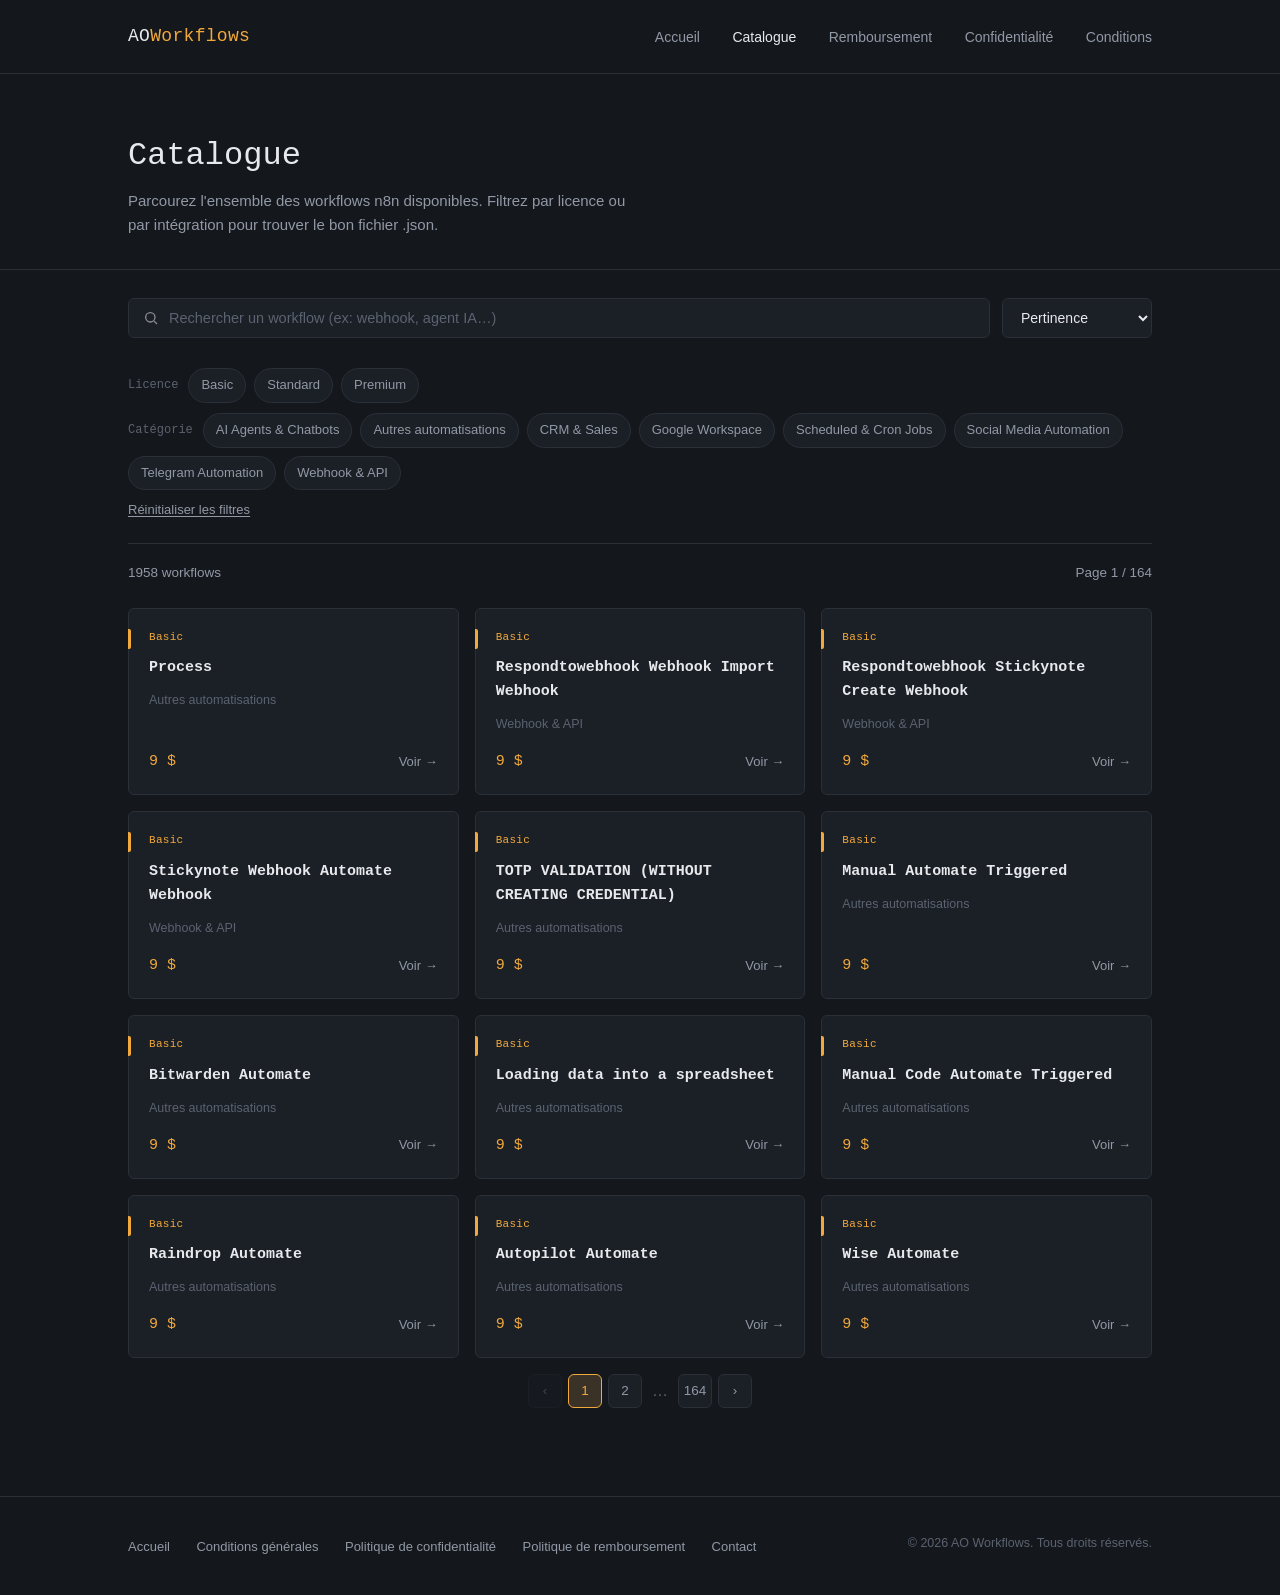
==== catalogue.html @ 730a2df5 "Update catalogue.html" ====
<!DOCTYPE html>
<html lang="fr">
<head>
<meta charset="UTF-8">
<meta name="viewport" content="width=device-width, initial-scale=1.0">
<title>Catalogue — 1958 workflows n8n | AO Workflows</title>
<meta name="description" content="Parcourez 1958 workflows n8n : filtrez par licence, catégorie ou intégration (OpenAI, Slack, Google Sheets, Telegram...). Fichiers .json prêts à importer.">
<link rel="canonical" href="https://aotechadvisor-dotcom.github.io/ao-workflows/catalogue.html">
<meta property="og:title" content="Catalogue — 1958 workflows n8n | AO Workflows">
<meta property="og:description" content="Filtrez par licence, catégorie ou intégration et trouvez le workflow n8n qu'il vous faut.">
<meta property="og:type" content="website">
<meta property="og:url" content="https://aotechadvisor-dotcom.github.io/ao-workflows/catalogue.html">
<style>
  :root{
    --bg:#14171C;
    --panel:#1B1F26;
    --panel-2:#20242C;
    --line:#2A2F38;
    --text:#E7E9EC;
    --muted:#9199A6;
    --accent:#F2A93B;
    --accent-dim:#3A3226;
  }
  *{box-sizing:border-box;margin:0;padding:0;}
  body{
    background:var(--bg);
    color:var(--text);
    font-family:'IBM Plex Sans',-apple-system,Segoe UI,Roboto,sans-serif;
    line-height:1.6;
  }
  h1,h2,h3,.mono{font-family:'IBM Plex Mono','SFMono-Regular',Consolas,monospace;}
  a{color:inherit;text-decoration:none;}
  button{font:inherit;color:inherit;}
  .wrap{max-width:1080px;margin:0 auto;padding:0 28px;}

  header{border-bottom:1px solid var(--line);padding:22px 0;}
  header .wrap{display:flex;align-items:center;justify-content:space-between;}
  .brand{font-family:'IBM Plex Mono',monospace;font-size:18px;letter-spacing:0.3px;}
  .brand span{color:var(--accent);}
  nav a{color:var(--muted);margin-left:28px;font-size:14px;transition:color .15s;}
  nav a:hover, nav a.on{color:var(--text);}

  .page-head{padding:56px 0 32px;border-bottom:1px solid var(--line);}
  .page-head h1{font-size:32px;font-weight:500;margin-bottom:8px;}
  .page-head p{color:var(--muted);font-size:15px;max-width:520px;}

  .toolbar{padding:28px 0 0;position:sticky;top:0;background:var(--bg);z-index:5;}
  .search-row{display:flex;gap:12px;margin-bottom:16px;}
  .search-box{
    flex:1;background:var(--panel);border:1px solid var(--line);border-radius:6px;
    padding:11px 14px;display:flex;align-items:center;gap:10px;
  }
  .search-box svg{flex:none;opacity:.55;}
  .search-box input{
    flex:1;background:none;border:none;outline:none;color:var(--text);font-size:14.5px;
  }
  .search-box input::placeholder{color:#5B6370;}
  select#sort{
    background:var(--panel);border:1px solid var(--line);border-radius:6px;
    padding:0 14px;color:var(--text);font-size:14px;
  }

  .filters{display:flex;flex-wrap:wrap;gap:10px 28px;padding:14px 0 22px;border-bottom:1px solid var(--line);}
  .filter-group{display:flex;align-items:center;gap:8px;flex-wrap:wrap;}
  .filter-label{color:#5B6370;font-size:12px;font-family:'IBM Plex Mono',monospace;margin-right:2px;}
  .chip{
    border:1px solid var(--line);background:var(--panel);color:var(--muted);
    font-size:13px;padding:6px 12px;border-radius:20px;cursor:pointer;
    transition:all .12s;
  }
  .chip:hover{border-color:var(--muted);color:var(--text);}
  .chip.active{background:var(--accent-dim);border-color:var(--accent);color:var(--accent);}
  .clear-btn{
    color:var(--muted);font-size:13px;border:none;background:none;cursor:pointer;
    text-decoration:underline;text-underline-offset:2px;
  }
  .clear-btn:hover{color:var(--text);}

  .meta-row{display:flex;justify-content:space-between;align-items:baseline;padding:18px 0 4px;color:var(--muted);font-size:13.5px;}

  section.results{padding:20px 0 40px;}
  .grid{display:grid;grid-template-columns:repeat(3,1fr);gap:16px;}
  .card{
    background:var(--panel);border:1px solid var(--line);border-radius:6px;
    padding:20px;position:relative;display:flex;flex-direction:column;gap:10px;
  }
  .card::before{
    content:"";position:absolute;top:20px;left:-1px;width:3px;height:20px;
    background:var(--accent);border-radius:0 2px 2px 0;
  }
  .card .tier{
    font-family:'IBM Plex Mono',monospace;font-size:11px;color:var(--accent);
    letter-spacing:.3px;
  }
  .card h3{font-size:15px;font-weight:600;word-break:break-word;}
  .card .cat{color:#5B6370;font-size:12.5px;}
  .card .tags{display:flex;flex-wrap:wrap;gap:6px;margin-top:2px;}
  .card .tag{
    font-size:11.5px;color:var(--muted);border:1px solid var(--line);
    border-radius:4px;padding:2px 7px;
  }
  .card .foot{display:flex;justify-content:space-between;align-items:center;margin-top:auto;padding-top:6px;}
  .card .price{font-family:'IBM Plex Mono',monospace;color:var(--accent);font-size:15px;}
  .card .view{color:var(--muted);font-size:13px;}
  .card:hover .view{color:var(--text);}

  .empty{padding:60px 0;text-align:center;color:var(--muted);}
  .empty .mono{color:#5B6370;font-size:13px;display:block;margin-top:6px;}

  .loading{padding:60px 0;text-align:center;color:var(--muted);}
  .loading .spinner{display:inline-block;width:20px;height:20px;border:2px solid var(--line);border-top-color:var(--accent);border-radius:50%;animation:spin .6s linear infinite;}
  @keyframes spin{to{transform:rotate(360deg);}}

  .pagination{display:flex;align-items:center;justify-content:center;gap:6px;padding:16px 0 8px;}
  .pagination button{
    min-width:34px;height:34px;border:1px solid var(--line);background:var(--panel);
    color:var(--muted);border-radius:6px;cursor:pointer;font-size:13.5px;
  }
  .pagination button:hover:not(:disabled){border-color:var(--muted);color:var(--text);}
  .pagination button.active{background:var(--accent-dim);border-color:var(--accent);color:var(--accent);}
  .pagination button:disabled{opacity:.35;cursor:default;}
  .pagination .gap{color:#5B6370;padding:0 4px;}

  footer{border-top:1px solid var(--line);padding:36px 0;margin-top:40px;}
  footer .wrap{display:flex;justify-content:space-between;flex-wrap:wrap;gap:16px;}
  footer .legal a{color:var(--muted);font-size:13px;margin-right:22px;}
  footer .legal a:hover{color:var(--text);}
  footer .copy{color:#5B6370;font-size:12.5px;}

  @media (max-width:760px){
    .grid{grid-template-columns:1fr;}
    .search-row{flex-direction:column;}
    .toolbar{position:static;}
  }
  @media (min-width:761px) and (max-width:980px){
    .grid{grid-template-columns:repeat(2,1fr);}
  }
</style>
</head>
<body>

<header>
  <div class="wrap">
    <div class="brand">AO<span>Workflows</span></div>
    <nav>
      <a href="index.html">Accueil</a>
      <a href="catalogue.html" class="on">Catalogue</a>
      <a href="refund.html">Remboursement</a>
      <a href="privacy.html">Confidentialité</a>
      <a href="terms.html">Conditions</a>
    </nav>
  </div>
</header>

<div class="page-head">
  <div class="wrap">
    <h1>Catalogue</h1>
    <p>Parcourez l'ensemble des workflows n8n disponibles. Filtrez par licence ou par intégration pour trouver le bon fichier .json.</p>
  </div>
</div>

<div class="toolbar">
  <div class="wrap">
    <div class="search-row">
      <div class="search-box">
        <svg width="16" height="16" viewBox="0 0 24 24" fill="none" stroke="currentColor" stroke-width="2"><circle cx="11" cy="11" r="7"/><line x1="21" y1="21" x2="16.65" y2="16.65"/></svg>
        <input id="search" type="text" placeholder="Rechercher un workflow (ex: webhook, agent IA…)">
      </div>
      <select id="sort">
        <option value="relevance">Pertinence</option>
        <option value="price-asc">Prix croissant</option>
        <option value="price-desc">Prix décroissant</option>
        <option value="name-asc">Nom (A–Z)</option>
      </select>
    </div>
    <div class="filters">
      <div class="filter-group" id="tierFilters">
        <span class="filter-label">Licence</span>
      </div>
      <div class="filter-group" id="catFilters">
        <span class="filter-label">Catégorie</span>
      </div>
      <button class="clear-btn" id="clearBtn">Réinitialiser les filtres</button>
    </div>
    <div class="meta-row">
      <span id="resultCount"></span>
      <span id="pageIndicator"></span>
    </div>
  </div>
</div>

<section class="results">
  <div class="wrap">
    <div id="loading" class="loading">
      <div class="spinner"></div>
      <p>Chargement du catalogue...</p>
    </div>
    <div class="grid" id="grid" style="display:none;"></div>
    <div class="empty" id="emptyState" style="display:none;">
      Aucun workflow ne correspond à ces filtres.
      <span class="mono">Essayez d'élargir votre recherche ou de réinitialiser les filtres.</span>
    </div>
    <div class="pagination" id="pagination"></div>
  </div>
</section>

<footer>
  <div class="wrap">
    <div class="legal">
      <a href="index.html">Accueil</a>
      <a href="terms.html">Conditions générales</a>
      <a href="privacy.html">Politique de confidentialité</a>
      <a href="refund.html">Politique de remboursement</a>
      <a href="mailto:contact@aoworkflows.com">Contact</a>
    </div>
    <div class="copy">© 2026 AO Workflows. Tous droits réservés.</div>
  </div>
</footer>

<script>
const state = {
  query: "",
  tier: null,
  category: null,
  sort: "relevance",
  page: 1,
  perPage: 12,
};

let CATALOG = [];
let allTiers = [];
let allCats = [];

/* Nettoie les noms de workflow : enlève les numéros de tri du début
   (0373, [2451], 0862_ ...), remplace les underscores par des espaces
   et met une majuscule au début. Ne modifie jamais catalog_data.json. */
function cleanName(raw){
  if (!raw) return 'Sans titre';
  let name = String(raw);
  name = name.replace(/\.json$/i, '');
  name = name.replace(/^[^a-zA-Zà-öø-ÿÀ-ÖØ-ß]+/, '');
  name = name.replace(/_/g, ' ');
  name = name.replace(/\s+/g, ' ').trim();
  if (name) name = name.charAt(0).toUpperCase() + name.slice(1);
  return name || String(raw).trim();
}

async function loadCatalog(){
  try {
    const response = await fetch('catalog_data.json');
    if (!response.ok) throw new Error('Erreur lors du chargement');
    const data = await response.json();
    CATALOG = data;

    const TIER_ORDER = ["Basic", "Standard", "Premium", "Agence"];
    allTiers = [...new Set(CATALOG.map(item => item.t || 'Basic'))]
      .sort((a, b) => TIER_ORDER.indexOf(a) - TIER_ORDER.indexOf(b));
    allCats = [...new Set(CATALOG.map(item => item.c || 'Autres automatisations'))].sort();

    document.getElementById('loading').style.display = 'none';
    renderChips();
    render();
  } catch (err) {
    console.error('Erreur chargement:', err);
    document.getElementById('loading').innerHTML = '<p style="color:#ff6b6b;">⚠️ Erreur: Impossible de charger le catalogue. Vérifiez que catalog_data.json existe.</p>';
  }
}

function renderChipGroup(containerId, values, stateKey){
  const container = document.getElementById(containerId);
  const label = container.querySelector('.filter-label');
  container.innerHTML = label.outerHTML;
  values.forEach(val => {
    const chip = document.createElement("button");
    chip.className = "chip";
    chip.textContent = val;
    chip.addEventListener("click", () => {
      state[stateKey] = state[stateKey] === val ? null : val;
      state.page = 1;
      render();
    });
    container.appendChild(chip);
  });
}

function renderChips(){
  renderChipGroup("tierFilters", allTiers, "tier");
  renderChipGroup("catFilters", allCats, "category");
}

function syncChipStates(){
  document.querySelectorAll("#tierFilters .chip").forEach(c => c.classList.toggle("active", c.textContent === state.tier));
  document.querySelectorAll("#catFilters .chip").forEach(c => c.classList.toggle("active", c.textContent === state.category));
}

function getFiltered(){
  const q = state.query.trim().toLowerCase();
  let items = CATALOG.filter(item => {
    if (state.tier && item.t !== state.tier) return false;
    if (state.category && (item.c || 'Autres automatisations') !== state.category) return false;
    if (q){
      const integ = Array.isArray(item.i) ? item.i.join(' ') : '';
      const hay = `${cleanNameForSearch(item.n)} ${item.c || ''} ${integ}`.toLowerCase();
      if (!hay.includes(q)) return false;
    }
    return true;
  });
  switch (state.sort){
    case "price-asc":  items = items.sort((a,b) => (a.p || 0) - (b.p || 0)); break;
    case "price-desc": items = items.sort((a,b) => (b.p || 0) - (a.p || 0)); break;
    case "name-asc":   items = items.sort((a,b) => cleanName(a.n).localeCompare(cleanName(b.n))); break;
  }
  return items;
}

function cleanNameForSearch(n){ return n || ''; }

function render(){
  syncChipStates();
  const filtered = getFiltered();
  const totalPages = Math.max(1, Math.ceil(filtered.length / state.perPage));
  state.page = Math.min(state.page, totalPages);
  const start = (state.page - 1) * state.perPage;
  const pageItems = filtered.slice(start, start + state.perPage);

  const grid = document.getElementById("grid");
  const empty = document.getElementById("emptyState");
  grid.innerHTML = "";
  grid.style.display = filtered.length ? 'grid' : 'none';
  empty.style.display = filtered.length ? 'none' : 'block';

  pageItems.forEach(item => {
    const card = document.createElement("a");
    card.className = "card";
    card.href = `product.html?f=${encodeURIComponent(item.f)}`;
    card.innerHTML = `
      <div class="tier">${item.t || 'Basic'}</div>
      <h3>${cleanName(item.n)}</h3>
      <div class="cat">${item.c || ''}</div>
      <div class="foot">
        <div class="price">${item.p || '0'} $</div>
        <div class="view">Voir →</div>
      </div>
    `;
    grid.appendChild(card);
  });

  document.getElementById("resultCount").textContent =
    filtered.length ? `${filtered.length} workflow${filtered.length > 1 ? "s" : ""}` : "";
  document.getElementById("pageIndicator").textContent =
    filtered.length ? `Page ${state.page} / ${totalPages}` : "";

  renderPagination(totalPages);
}

function renderPagination(totalPages){
  const el = document.getElementById("pagination");
  el.innerHTML = "";
  if (totalPages <= 1) return;

  const addBtn = (label, page, opts = {}) => {
    const btn = document.createElement("button");
    btn.textContent = label;
    if (opts.active) btn.classList.add("active");
    if (opts.disabled) btn.disabled = true;
    btn.addEventListener("click", () => { state.page = page; render(); window.scrollTo({top:0, behavior:"smooth"}); });
    el.appendChild(btn);
  };
  const addGap = () => { const s = document.createElement("span"); s.className = "gap"; s.textContent = "…"; el.appendChild(s); };

  addBtn("‹", Math.max(1, state.page - 1), { disabled: state.page === 1 });

  const pages = new Set([1, totalPages, state.page, state.page - 1, state.page + 1]);
  let prev = 0;
  [...pages].filter(p => p >= 1 && p <= totalPages).sort((a,b)=>a-b).forEach(p => {
    if (prev && p - prev > 1) addGap();
    addBtn(String(p), p, { active: p === state.page });
    prev = p;
  });

  addBtn("›", Math.min(totalPages, state.page + 1), { disabled: state.page === totalPages });
}

document.getElementById("search").addEventListener("input", e => {
  state.query = e.target.value;
  state.page = 1;
  render();
});
document.getElementById("sort").addEventListener("change", e => {
  state.sort = e.target.value;
  render();
});
document.getElementById("clearBtn").addEventListener("click", () => {
  state.query = ""; state.tier = null; state.category = null;
  state.sort = "relevance"; state.page = 1;
  document.getElementById("search").value = "";
  document.getElementById("sort").value = "relevance";
  render();
});

loadCatalog();
</script>

</body>
</html>
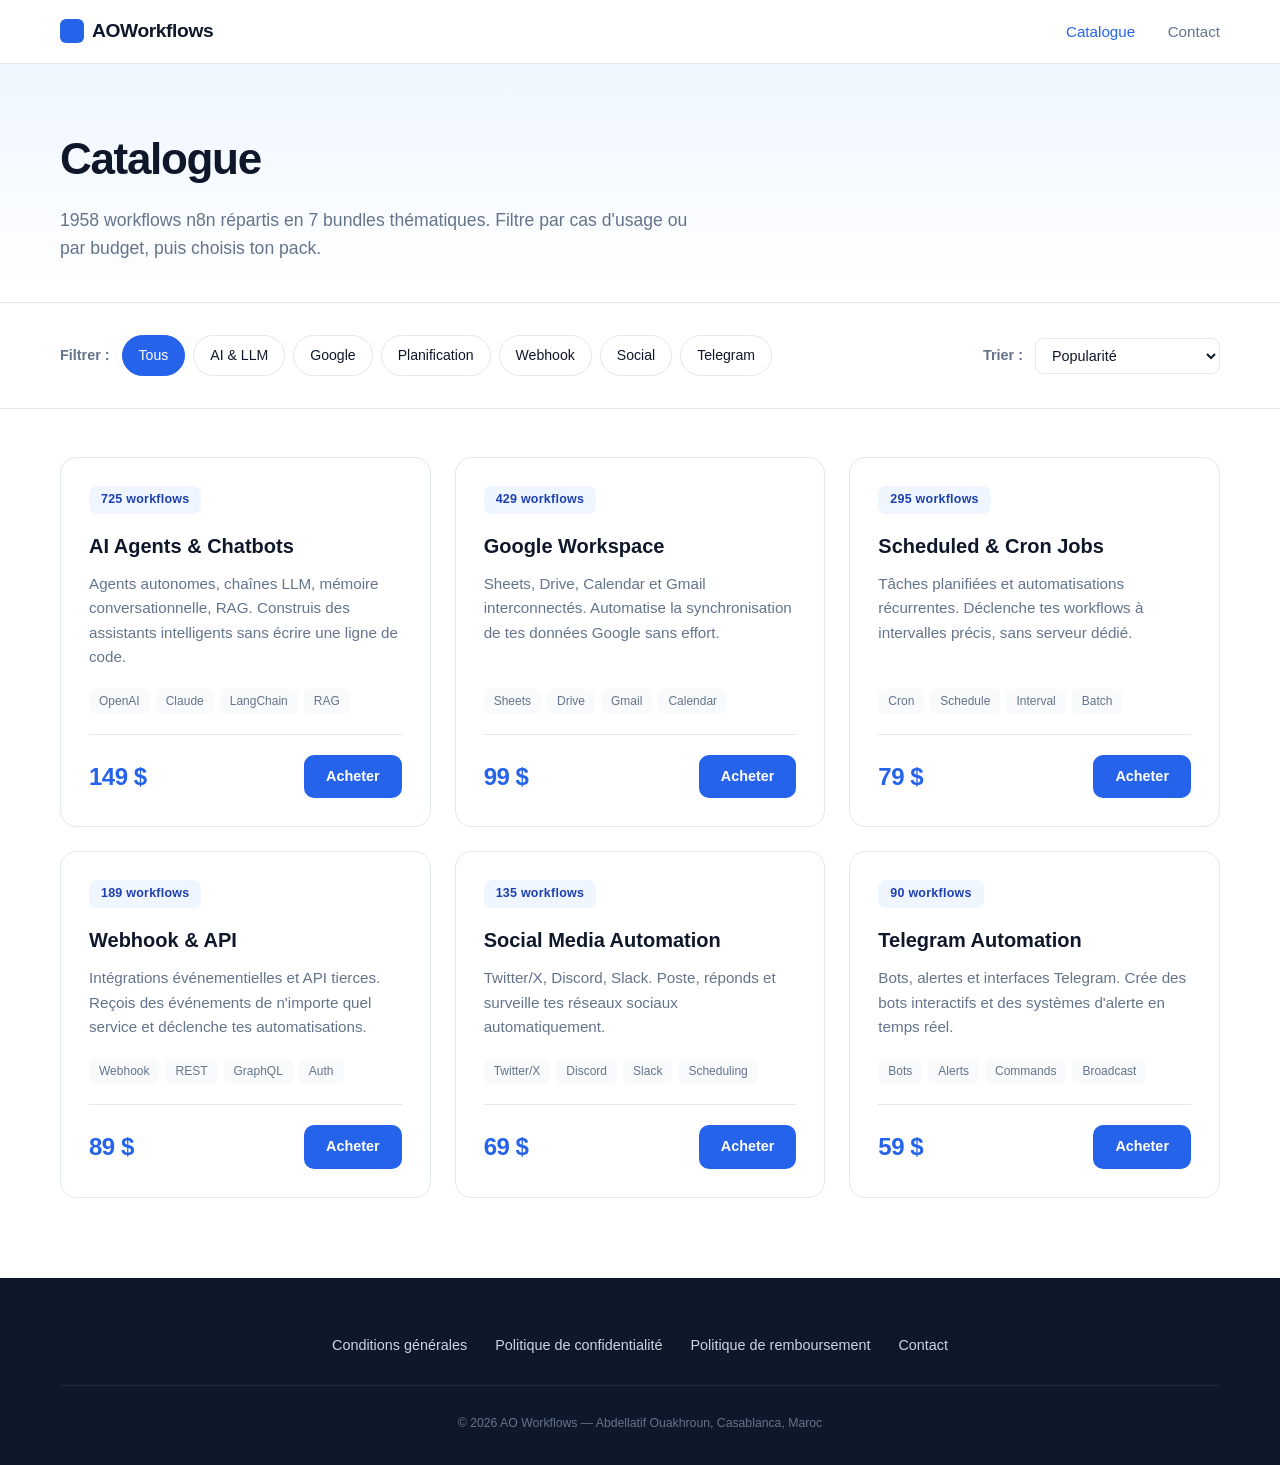
==== commit 23008cf0: "Update catalogue.html" ====
--- a/catalogue.html
+++ b/catalogue.html
@@ -3,137 +3,301 @@
 <head>
 <meta charset="UTF-8">
 <meta name="viewport" content="width=device-width, initial-scale=1.0">
-<title>Catalogue — 1958 workflows n8n | AO Workflows</title>
-<meta name="description" content="Parcourez 1958 workflows n8n : filtrez par licence, catégorie ou intégration (OpenAI, Slack, Google Sheets, Telegram...). Fichiers .json prêts à importer.">
-<link rel="canonical" href="https://aotechadvisor-dotcom.github.io/ao-workflows/catalogue.html">
-<meta property="og:title" content="Catalogue — 1958 workflows n8n | AO Workflows">
-<meta property="og:description" content="Filtrez par licence, catégorie ou intégration et trouvez le workflow n8n qu'il vous faut.">
-<meta property="og:type" content="website">
-<meta property="og:url" content="https://aotechadvisor-dotcom.github.io/ao-workflows/catalogue.html">
+<title>Catalogue — AOWorkflows</title>
+<meta name="description" content="Catalogue complet des workflows n8n AOWorkflows. 1958 automatisations prêtes à l'emploi, réparties en 7 bundles thématiques.">
 <style>
-  :root{
-    --bg:#14171C;
-    --panel:#1B1F26;
-    --panel-2:#20242C;
-    --line:#2A2F38;
-    --text:#E7E9EC;
-    --muted:#9199A6;
-    --accent:#F2A93B;
-    --accent-dim:#3A3226;
-  }
-  *{box-sizing:border-box;margin:0;padding:0;}
-  body{
-    background:var(--bg);
-    color:var(--text);
-    font-family:'IBM Plex Sans',-apple-system,Segoe UI,Roboto,sans-serif;
-    line-height:1.6;
-  }
-  h1,h2,h3,.mono{font-family:'IBM Plex Mono','SFMono-Regular',Consolas,monospace;}
-  a{color:inherit;text-decoration:none;}
-  button{font:inherit;color:inherit;}
-  .wrap{max-width:1080px;margin:0 auto;padding:0 28px;}
-
-  header{border-bottom:1px solid var(--line);padding:22px 0;}
-  header .wrap{display:flex;align-items:center;justify-content:space-between;}
-  .brand{font-family:'IBM Plex Mono',monospace;font-size:18px;letter-spacing:0.3px;}
-  .brand span{color:var(--accent);}
-  nav a{color:var(--muted);margin-left:28px;font-size:14px;transition:color .15s;}
-  nav a:hover, nav a.on{color:var(--text);}
-
-  .page-head{padding:56px 0 32px;border-bottom:1px solid var(--line);}
-  .page-head h1{font-size:32px;font-weight:500;margin-bottom:8px;}
-  .page-head p{color:var(--muted);font-size:15px;max-width:520px;}
-
-  .toolbar{padding:28px 0 0;position:sticky;top:0;background:var(--bg);z-index:5;}
-  .search-row{display:flex;gap:12px;margin-bottom:16px;}
-  .search-box{
-    flex:1;background:var(--panel);border:1px solid var(--line);border-radius:6px;
-    padding:11px 14px;display:flex;align-items:center;gap:10px;
-  }
-  .search-box svg{flex:none;opacity:.55;}
-  .search-box input{
-    flex:1;background:none;border:none;outline:none;color:var(--text);font-size:14.5px;
-  }
-  .search-box input::placeholder{color:#5B6370;}
-  select#sort{
-    background:var(--panel);border:1px solid var(--line);border-radius:6px;
-    padding:0 14px;color:var(--text);font-size:14px;
-  }
-
-  .filters{display:flex;flex-wrap:wrap;gap:10px 28px;padding:14px 0 22px;border-bottom:1px solid var(--line);}
-  .filter-group{display:flex;align-items:center;gap:8px;flex-wrap:wrap;}
-  .filter-label{color:#5B6370;font-size:12px;font-family:'IBM Plex Mono',monospace;margin-right:2px;}
-  .chip{
-    border:1px solid var(--line);background:var(--panel);color:var(--muted);
-    font-size:13px;padding:6px 12px;border-radius:20px;cursor:pointer;
-    transition:all .12s;
-  }
-  .chip:hover{border-color:var(--muted);color:var(--text);}
-  .chip.active{background:var(--accent-dim);border-color:var(--accent);color:var(--accent);}
-  .clear-btn{
-    color:var(--muted);font-size:13px;border:none;background:none;cursor:pointer;
-    text-decoration:underline;text-underline-offset:2px;
-  }
-  .clear-btn:hover{color:var(--text);}
-
-  .meta-row{display:flex;justify-content:space-between;align-items:baseline;padding:18px 0 4px;color:var(--muted);font-size:13.5px;}
-
-  section.results{padding:20px 0 40px;}
-  .grid{display:grid;grid-template-columns:repeat(3,1fr);gap:16px;}
-  .card{
-    background:var(--panel);border:1px solid var(--line);border-radius:6px;
-    padding:20px;position:relative;display:flex;flex-direction:column;gap:10px;
-  }
-  .card::before{
-    content:"";position:absolute;top:20px;left:-1px;width:3px;height:20px;
-    background:var(--accent);border-radius:0 2px 2px 0;
-  }
-  .card .tier{
-    font-family:'IBM Plex Mono',monospace;font-size:11px;color:var(--accent);
-    letter-spacing:.3px;
-  }
-  .card h3{font-size:15px;font-weight:600;word-break:break-word;}
-  .card .cat{color:#5B6370;font-size:12.5px;}
-  .card .tags{display:flex;flex-wrap:wrap;gap:6px;margin-top:2px;}
-  .card .tag{
-    font-size:11.5px;color:var(--muted);border:1px solid var(--line);
-    border-radius:4px;padding:2px 7px;
-  }
-  .card .foot{display:flex;justify-content:space-between;align-items:center;margin-top:auto;padding-top:6px;}
-  .card .price{font-family:'IBM Plex Mono',monospace;color:var(--accent);font-size:15px;}
-  .card .view{color:var(--muted);font-size:13px;}
-  .card:hover .view{color:var(--text);}
-
-  .empty{padding:60px 0;text-align:center;color:var(--muted);}
-  .empty .mono{color:#5B6370;font-size:13px;display:block;margin-top:6px;}
-
-  .loading{padding:60px 0;text-align:center;color:var(--muted);}
-  .loading .spinner{display:inline-block;width:20px;height:20px;border:2px solid var(--line);border-top-color:var(--accent);border-radius:50%;animation:spin .6s linear infinite;}
-  @keyframes spin{to{transform:rotate(360deg);}}
-
-  .pagination{display:flex;align-items:center;justify-content:center;gap:6px;padding:16px 0 8px;}
-  .pagination button{
-    min-width:34px;height:34px;border:1px solid var(--line);background:var(--panel);
-    color:var(--muted);border-radius:6px;cursor:pointer;font-size:13.5px;
-  }
-  .pagination button:hover:not(:disabled){border-color:var(--muted);color:var(--text);}
-  .pagination button.active{background:var(--accent-dim);border-color:var(--accent);color:var(--accent);}
-  .pagination button:disabled{opacity:.35;cursor:default;}
-  .pagination .gap{color:#5B6370;padding:0 4px;}
-
-  footer{border-top:1px solid var(--line);padding:36px 0;margin-top:40px;}
-  footer .wrap{display:flex;justify-content:space-between;flex-wrap:wrap;gap:16px;}
-  footer .legal a{color:var(--muted);font-size:13px;margin-right:22px;}
-  footer .legal a:hover{color:var(--text);}
-  footer .copy{color:#5B6370;font-size:12.5px;}
-
-  @media (max-width:760px){
-    .grid{grid-template-columns:1fr;}
-    .search-row{flex-direction:column;}
-    .toolbar{position:static;}
-  }
-  @media (min-width:761px) and (max-width:980px){
-    .grid{grid-template-columns:repeat(2,1fr);}
+  * { box-sizing: border-box; margin: 0; padding: 0; }
+  :root {
+    --blue: #2563eb;
+    --blue-dark: #1e40af;
+    --blue-light: #dbeafe;
+    --blue-pale: #eff6ff;
+    --ink: #0f172a;
+    --gray: #64748b;
+    --gray-light: #f8fafc;
+    --border: #e2e8f0;
+  }
+  body {
+    font-family: -apple-system, BlinkMacSystemFont, "Segoe UI", Roboto, sans-serif;
+    line-height: 1.6;
+    color: var(--ink);
+    background: #fff;
+    -webkit-font-smoothing: antialiased;
+  }
+  .wrap { max-width: 1200px; margin: 0 auto; padding: 0 20px; }
+
+  /* Header */
+  header {
+    background: rgba(255,255,255,0.9);
+    backdrop-filter: saturate(180%) blur(12px);
+    border-bottom: 1px solid var(--border);
+    padding: 16px 0;
+    position: sticky;
+    top: 0;
+    z-index: 100;
+  }
+  header .wrap { display: flex; justify-content: space-between; align-items: center; }
+  .logo {
+    font-weight: 800;
+    font-size: 1.2em;
+    color: var(--ink);
+    text-decoration: none;
+    letter-spacing: -0.02em;
+    display: flex;
+    align-items: center;
+    gap: 8px;
+  }
+  .logo::before {
+    content: "";
+    display: inline-block;
+    width: 24px;
+    height: 24px;
+    background: var(--blue);
+    border-radius: 6px;
+  }
+  nav a {
+    margin-left: 28px;
+    color: var(--gray);
+    text-decoration: none;
+    font-size: 0.95em;
+    font-weight: 500;
+    transition: color 0.2s;
+  }
+  nav a:hover, nav a.active { color: var(--blue); }
+
+  /* Hero section */
+  .catalogue-hero {
+    background: linear-gradient(180deg, var(--blue-pale) 0%, #fff 100%);
+    padding: 60px 0 40px;
+    border-bottom: 1px solid var(--border);
+  }
+  .catalogue-hero h1 {
+    font-size: 2.75em;
+    font-weight: 800;
+    letter-spacing: -0.03em;
+    margin-bottom: 12px;
+    color: var(--ink);
+  }
+  .catalogue-hero p {
+    color: var(--gray);
+    font-size: 1.1em;
+    max-width: 640px;
+  }
+
+  /* Filters */
+  .filters {
+    padding: 32px 0;
+    border-bottom: 1px solid var(--border);
+    background: #fff;
+    position: sticky;
+    top: 68px;
+    z-index: 50;
+  }
+  .filters .wrap {
+    display: flex;
+    flex-wrap: wrap;
+    gap: 12px;
+    align-items: center;
+    justify-content: space-between;
+  }
+  .filter-group {
+    display: flex;
+    flex-wrap: wrap;
+    gap: 8px;
+    align-items: center;
+  }
+  .filter-group label {
+    font-size: 0.9em;
+    font-weight: 600;
+    color: var(--gray);
+    margin-right: 4px;
+  }
+  .chip {
+    display: inline-block;
+    padding: 8px 16px;
+    background: #fff;
+    border: 1px solid var(--border);
+    border-radius: 24px;
+    font-size: 0.88em;
+    font-weight: 500;
+    color: var(--ink);
+    cursor: pointer;
+    transition: all 0.15s;
+    user-select: none;
+  }
+  .chip:hover {
+    border-color: var(--blue);
+    color: var(--blue);
+  }
+  .chip.active {
+    background: var(--blue);
+    color: #fff;
+    border-color: var(--blue);
+  }
+  select {
+    padding: 8px 12px;
+    background: #fff;
+    border: 1px solid var(--border);
+    border-radius: 8px;
+    font-size: 0.9em;
+    font-family: inherit;
+    color: var(--ink);
+    cursor: pointer;
+  }
+  select:focus {
+    outline: none;
+    border-color: var(--blue);
+    box-shadow: 0 0 0 3px rgba(37,99,235,0.1);
+  }
+
+  /* Catalogue grid */
+  .catalogue {
+    padding: 48px 0 80px;
+  }
+  .catalogue .grid {
+    display: grid;
+    grid-template-columns: repeat(auto-fill, minmax(320px, 1fr));
+    gap: 24px;
+  }
+  .card {
+    background: #fff;
+    border: 1px solid var(--border);
+    border-radius: 16px;
+    padding: 28px;
+    transition: all 0.25s ease;
+    display: flex;
+    flex-direction: column;
+    position: relative;
+  }
+  .card:hover {
+    box-shadow: 0 20px 40px -12px rgba(37,99,235,0.15);
+    transform: translateY(-4px);
+    border-color: var(--blue-light);
+  }
+  .card .count {
+    display: inline-block;
+    background: var(--blue-pale);
+    color: var(--blue-dark);
+    padding: 4px 12px;
+    border-radius: 8px;
+    font-size: 0.78em;
+    font-weight: 700;
+    margin-bottom: 16px;
+    letter-spacing: 0.02em;
+    align-self: flex-start;
+  }
+  .card h3 {
+    font-size: 1.25em;
+    font-weight: 700;
+    margin-bottom: 10px;
+    color: var(--ink);
+  }
+  .card p {
+    color: var(--gray);
+    font-size: 0.95em;
+    margin-bottom: 20px;
+    flex-grow: 1;
+  }
+  .card .tags {
+    display: flex;
+    flex-wrap: wrap;
+    gap: 6px;
+    margin-bottom: 20px;
+  }
+  .card .tags span {
+    font-size: 0.75em;
+    background: var(--gray-light);
+    color: var(--gray);
+    padding: 3px 10px;
+    border-radius: 6px;
+    font-weight: 500;
+  }
+  .card .footer {
+    display: flex;
+    justify-content: space-between;
+    align-items: center;
+    padding-top: 20px;
+    border-top: 1px solid var(--border);
+    margin-top: auto;
+  }
+  .card .price {
+    font-size: 1.5em;
+    font-weight: 800;
+    color: var(--blue);
+    letter-spacing: -0.02em;
+  }
+  .card .price.free {
+    color: var(--gray);
+    font-size: 1em;
+    font-weight: 600;
+  }
+  .card .buy {
+    display: inline-block;
+    background: var(--blue);
+    color: #fff;
+    padding: 10px 22px;
+    border-radius: 10px;
+    text-decoration: none;
+    font-weight: 600;
+    font-size: 0.9em;
+    transition: all 0.2s;
+    white-space: nowrap;
+  }
+  .card .buy:hover {
+    background: var(--blue-dark);
+    transform: translateY(-1px);
+    box-shadow: 0 8px 16px -4px rgba(37,99,235,0.4);
+  }
+
+  /* Empty state */
+  .empty {
+    text-align: center;
+    padding: 80px 20px;
+    color: var(--gray);
+  }
+  .empty h3 {
+    font-size: 1.25em;
+    color: var(--ink);
+    margin-bottom: 8px;
+  }
+
+  /* Footer */
+  footer {
+    background: var(--ink);
+    color: #94a3b8;
+    padding: 56px 0 32px;
+    font-size: 0.9em;
+  }
+  footer .legal {
+    display: flex;
+    flex-wrap: wrap;
+    justify-content: center;
+    gap: 28px;
+    margin-bottom: 28px;
+  }
+  footer .legal a {
+    color: #cbd5e1;
+    text-decoration: none;
+    transition: color 0.2s;
+    font-weight: 500;
+  }
+  footer .legal a:hover { color: #60a5fa; }
+  footer .copy {
+    text-align: center;
+    color: #64748b;
+    font-size: 0.85em;
+    padding-top: 28px;
+    border-top: 1px solid #1e293b;
+  }
+
+  /* Responsive */
+  @media (max-width: 768px) {
+    .catalogue-hero h1 { font-size: 2.1em; }
+    .filters { position: static; }
+    .filters .wrap { flex-direction: column; align-items: flex-start; gap: 16px; }
+    .filter-group { width: 100%; }
+    select { width: 100%; }
+    nav a { margin-left: 16px; font-size: 0.9em; }
   }
 </style>
 </head>
@@ -141,264 +305,215 @@
 
 <header>
   <div class="wrap">
-    <div class="brand">AO<span>Workflows</span></div>
+    <a href="index.html" class="logo">AOWorkflows</a>
     <nav>
-      <a href="index.html">Accueil</a>
-      <a href="catalogue.html" class="on">Catalogue</a>
-      <a href="refund.html">Remboursement</a>
-      <a href="privacy.html">Confidentialité</a>
-      <a href="terms.html">Conditions</a>
+      <a href="catalogue.html" class="active">Catalogue</a>
+      <a href="contact.html">Contact</a>
     </nav>
   </div>
 </header>
 
-<div class="page-head">
+<section class="catalogue-hero">
   <div class="wrap">
     <h1>Catalogue</h1>
-    <p>Parcourez l'ensemble des workflows n8n disponibles. Filtrez par licence ou par intégration pour trouver le bon fichier .json.</p>
+    <p>1958 workflows n8n répartis en 7 bundles thématiques. Filtre par cas d'usage ou par budget, puis choisis ton pack.</p>
   </div>
-</div>
-
-<div class="toolbar">
+</section>
+
+<section class="filters">
   <div class="wrap">
-    <div class="search-row">
-      <div class="search-box">
-        <svg width="16" height="16" viewBox="0 0 24 24" fill="none" stroke="currentColor" stroke-width="2"><circle cx="11" cy="11" r="7"/><line x1="21" y1="21" x2="16.65" y2="16.65"/></svg>
-        <input id="search" type="text" placeholder="Rechercher un workflow (ex: webhook, agent IA…)">
-      </div>
+    <div class="filter-group">
+      <label>Filtrer :</label>
+      <span class="chip active" data-filter="all">Tous</span>
+      <span class="chip" data-filter="ai">AI & LLM</span>
+      <span class="chip" data-filter="google">Google</span>
+      <span class="chip" data-filter="cron">Planification</span>
+      <span class="chip" data-filter="webhook">Webhook</span>
+      <span class="chip" data-filter="social">Social</span>
+      <span class="chip" data-filter="telegram">Telegram</span>
+    </div>
+    <div class="filter-group">
+      <label for="sort">Trier :</label>
       <select id="sort">
-        <option value="relevance">Pertinence</option>
+        <option value="popular">Popularité</option>
         <option value="price-asc">Prix croissant</option>
         <option value="price-desc">Prix décroissant</option>
-        <option value="name-asc">Nom (A–Z)</option>
+        <option value="count-desc">Nombre de workflows</option>
       </select>
     </div>
-    <div class="filters">
-      <div class="filter-group" id="tierFilters">
-        <span class="filter-label">Licence</span>
+  </div>
+</section>
+
+<section class="catalogue">
+  <div class="wrap">
+    <div class="grid" id="grid">
+
+      <div class="card" data-category="ai" data-count="725" data-price="149">
+        <span class="count">725 workflows</span>
+        <h3>AI Agents & Chatbots</h3>
+        <p>Agents autonomes, chaînes LLM, mémoire conversationnelle, RAG. Construis des assistants intelligents sans écrire une ligne de code.</p>
+        <div class="tags">
+          <span>OpenAI</span>
+          <span>Claude</span>
+          <span>LangChain</span>
+          <span>RAG</span>
+        </div>
+        <div class="footer">
+          <div class="price">149 $</div>
+          <a href="download.html?bundle=ai-agents" class="buy">Acheter</a>
+        </div>
       </div>
-      <div class="filter-group" id="catFilters">
-        <span class="filter-label">Catégorie</span>
+
+      <div class="card" data-category="google" data-count="429" data-price="99">
+        <span class="count">429 workflows</span>
+        <h3>Google Workspace</h3>
+        <p>Sheets, Drive, Calendar et Gmail interconnectés. Automatise la synchronisation de tes données Google sans effort.</p>
+        <div class="tags">
+          <span>Sheets</span>
+          <span>Drive</span>
+          <span>Gmail</span>
+          <span>Calendar</span>
+        </div>
+        <div class="footer">
+          <div class="price">99 $</div>
+          <a href="download.html?bundle=google-workspace" class="buy">Acheter</a>
+        </div>
       </div>
-      <button class="clear-btn" id="clearBtn">Réinitialiser les filtres</button>
+
+      <div class="card" data-category="cron" data-count="295" data-price="79">
+        <span class="count">295 workflows</span>
+        <h3>Scheduled & Cron Jobs</h3>
+        <p>Tâches planifiées et automatisations récurrentes. Déclenche tes workflows à intervalles précis, sans serveur dédié.</p>
+        <div class="tags">
+          <span>Cron</span>
+          <span>Schedule</span>
+          <span>Interval</span>
+          <span>Batch</span>
+        </div>
+        <div class="footer">
+          <div class="price">79 $</div>
+          <a href="download.html?bundle=scheduled" class="buy">Acheter</a>
+        </div>
+      </div>
+
+      <div class="card" data-category="webhook" data-count="189" data-price="89">
+        <span class="count">189 workflows</span>
+        <h3>Webhook & API</h3>
+        <p>Intégrations événementielles et API tierces. Reçois des événements de n'importe quel service et déclenche tes automatisations.</p>
+        <div class="tags">
+          <span>Webhook</span>
+          <span>REST</span>
+          <span>GraphQL</span>
+          <span>Auth</span>
+        </div>
+        <div class="footer">
+          <div class="price">89 $</div>
+          <a href="download.html?bundle=webhook-api" class="buy">Acheter</a>
+        </div>
+      </div>
+
+      <div class="card" data-category="social" data-count="135" data-price="69">
+        <span class="count">135 workflows</span>
+        <h3>Social Media Automation</h3>
+        <p>Twitter/X, Discord, Slack. Poste, réponds et surveille tes réseaux sociaux automatiquement.</p>
+        <div class="tags">
+          <span>Twitter/X</span>
+          <span>Discord</span>
+          <span>Slack</span>
+          <span>Scheduling</span>
+        </div>
+        <div class="footer">
+          <div class="price">69 $</div>
+          <a href="download.html?bundle=social" class="buy">Acheter</a>
+        </div>
+      </div>
+
+      <div class="card" data-category="telegram" data-count="90" data-price="59">
+        <span class="count">90 workflows</span>
+        <h3>Telegram Automation</h3>
+        <p>Bots, alertes et interfaces Telegram. Crée des bots interactifs et des systèmes d'alerte en temps réel.</p>
+        <div class="tags">
+          <span>Bots</span>
+          <span>Alerts</span>
+          <span>Commands</span>
+          <span>Broadcast</span>
+        </div>
+        <div class="footer">
+          <div class="price">59 $</div>
+          <a href="download.html?bundle=telegram" class="buy">Acheter</a>
+        </div>
+      </div>
+
     </div>
-    <div class="meta-row">
-      <span id="resultCount"></span>
-      <span id="pageIndicator"></span>
+
+    <div class="empty" id="empty" style="display:none;">
+      <h3>Aucun résultat</h3>
+      <p>Essaie un autre filtre.</p>
     </div>
-  </div>
-</div>
-
-<section class="results">
-  <div class="wrap">
-    <div id="loading" class="loading">
-      <div class="spinner"></div>
-      <p>Chargement du catalogue...</p>
-    </div>
-    <div class="grid" id="grid" style="display:none;"></div>
-    <div class="empty" id="emptyState" style="display:none;">
-      Aucun workflow ne correspond à ces filtres.
-      <span class="mono">Essayez d'élargir votre recherche ou de réinitialiser les filtres.</span>
-    </div>
-    <div class="pagination" id="pagination"></div>
   </div>
 </section>
 
 <footer>
   <div class="wrap">
     <div class="legal">
-      <a href="index.html">Accueil</a>
       <a href="terms.html">Conditions générales</a>
       <a href="privacy.html">Politique de confidentialité</a>
       <a href="refund.html">Politique de remboursement</a>
-      <a href="mailto:contact@aoworkflows.com">Contact</a>
+      <a href="contact.html">Contact</a>
     </div>
-    <div class="copy">© 2026 AO Workflows. Tous droits réservés.</div>
+    <div class="copy">
+      © 2026 AO Workflows — Abdellatif Ouakhroun, Casablanca, Maroc
+    </div>
   </div>
 </footer>
 
 <script>
-const state = {
-  query: "",
-  tier: null,
-  category: null,
-  sort: "relevance",
-  page: 1,
-  perPage: 12,
-};
-
-let CATALOG = [];
-let allTiers = [];
-let allCats = [];
-
-/* Nettoie les noms de workflow : enlève les numéros de tri du début
-   (0373, [2451], 0862_ ...), remplace les underscores par des espaces
-   et met une majuscule au début. Ne modifie jamais catalog_data.json. */
-function cleanName(raw){
-  if (!raw) return 'Sans titre';
-  let name = String(raw);
-  name = name.replace(/\.json$/i, '');
-  name = name.replace(/^[^a-zA-Zà-öø-ÿÀ-ÖØ-ß]+/, '');
-  name = name.replace(/_/g, ' ');
-  name = name.replace(/\s+/g, ' ').trim();
-  if (name) name = name.charAt(0).toUpperCase() + name.slice(1);
-  return name || String(raw).trim();
-}
-
-async function loadCatalog(){
-  try {
-    const response = await fetch('catalog_data.json');
-    if (!response.ok) throw new Error('Erreur lors du chargement');
-    const data = await response.json();
-    CATALOG = data;
-
-    const TIER_ORDER = ["Basic", "Standard", "Premium", "Agence"];
-    allTiers = [...new Set(CATALOG.map(item => item.t || 'Basic'))]
-      .sort((a, b) => TIER_ORDER.indexOf(a) - TIER_ORDER.indexOf(b));
-    allCats = [...new Set(CATALOG.map(item => item.c || 'Autres automatisations'))].sort();
-
-    document.getElementById('loading').style.display = 'none';
-    renderChips();
-    render();
-  } catch (err) {
-    console.error('Erreur chargement:', err);
-    document.getElementById('loading').innerHTML = '<p style="color:#ff6b6b;">⚠️ Erreur: Impossible de charger le catalogue. Vérifiez que catalog_data.json existe.</p>';
-  }
-}
-
-function renderChipGroup(containerId, values, stateKey){
-  const container = document.getElementById(containerId);
-  const label = container.querySelector('.filter-label');
-  container.innerHTML = label.outerHTML;
-  values.forEach(val => {
-    const chip = document.createElement("button");
-    chip.className = "chip";
-    chip.textContent = val;
-    chip.addEventListener("click", () => {
-      state[stateKey] = state[stateKey] === val ? null : val;
-      state.page = 1;
-      render();
+  const grid = document.getElementById('grid');
+  const cards = Array.from(grid.querySelectorAll('.card'));
+  const emptyState = document.getElementById('empty');
+  const sortSelect = document.getElementById('sort');
+  const chips = document.querySelectorAll('.chip');
+
+  let currentFilter = 'all';
+  let currentSort = 'popular';
+
+  function applyFilter() {
+    let visible = 0;
+    cards.forEach(card => {
+      const cat = card.dataset.category;
+      const show = (currentFilter === 'all' || cat === currentFilter);
+      card.style.display = show ? '' : 'none';
+      if (show) visible++;
     });
-    container.appendChild(chip);
+    emptyState.style.display = visible === 0 ? 'block' : 'none';
+  }
+
+  function applySort() {
+    const sorted = [...cards].sort((a, b) => {
+      if (currentSort === 'price-asc') return Number(a.dataset.price) - Number(b.dataset.price);
+      if (currentSort === 'price-desc') return Number(b.dataset.price) - Number(a.dataset.price);
+      if (currentSort === 'count-desc') return Number(b.dataset.count) - Number(a.dataset.count);
+      // popular = ordre original
+      return 0;
+    });
+    sorted.forEach(card => grid.appendChild(card));
+  }
+
+  chips.forEach(chip => {
+    chip.addEventListener('click', () => {
+      chips.forEach(c => c.classList.remove('active'));
+      chip.classList.add('active');
+      currentFilter = chip.dataset.filter;
+      applyFilter();
+    });
   });
-}
-
-function renderChips(){
-  renderChipGroup("tierFilters", allTiers, "tier");
-  renderChipGroup("catFilters", allCats, "category");
-}
-
-function syncChipStates(){
-  document.querySelectorAll("#tierFilters .chip").forEach(c => c.classList.toggle("active", c.textContent === state.tier));
-  document.querySelectorAll("#catFilters .chip").forEach(c => c.classList.toggle("active", c.textContent === state.category));
-}
-
-function getFiltered(){
-  const q = state.query.trim().toLowerCase();
-  let items = CATALOG.filter(item => {
-    if (state.tier && item.t !== state.tier) return false;
-    if (state.category && (item.c || 'Autres automatisations') !== state.category) return false;
-    if (q){
-      const integ = Array.isArray(item.i) ? item.i.join(' ') : '';
-      const hay = `${cleanNameForSearch(item.n)} ${item.c || ''} ${integ}`.toLowerCase();
-      if (!hay.includes(q)) return false;
-    }
-    return true;
+
+  sortSelect.addEventListener('change', () => {
+    currentSort = sortSelect.value;
+    applySort();
   });
-  switch (state.sort){
-    case "price-asc":  items = items.sort((a,b) => (a.p || 0) - (b.p || 0)); break;
-    case "price-desc": items = items.sort((a,b) => (b.p || 0) - (a.p || 0)); break;
-    case "name-asc":   items = items.sort((a,b) => cleanName(a.n).localeCompare(cleanName(b.n))); break;
-  }
-  return items;
-}
-
-function cleanNameForSearch(n){ return n || ''; }
-
-function render(){
-  syncChipStates();
-  const filtered = getFiltered();
-  const totalPages = Math.max(1, Math.ceil(filtered.length / state.perPage));
-  state.page = Math.min(state.page, totalPages);
-  const start = (state.page - 1) * state.perPage;
-  const pageItems = filtered.slice(start, start + state.perPage);
-
-  const grid = document.getElementById("grid");
-  const empty = document.getElementById("emptyState");
-  grid.innerHTML = "";
-  grid.style.display = filtered.length ? 'grid' : 'none';
-  empty.style.display = filtered.length ? 'none' : 'block';
-
-  pageItems.forEach(item => {
-    const card = document.createElement("a");
-    card.className = "card";
-    card.href = `product.html?f=${encodeURIComponent(item.f)}`;
-    card.innerHTML = `
-      <div class="tier">${item.t || 'Basic'}</div>
-      <h3>${cleanName(item.n)}</h3>
-      <div class="cat">${item.c || ''}</div>
-      <div class="foot">
-        <div class="price">${item.p || '0'} $</div>
-        <div class="view">Voir →</div>
-      </div>
-    `;
-    grid.appendChild(card);
-  });
-
-  document.getElementById("resultCount").textContent =
-    filtered.length ? `${filtered.length} workflow${filtered.length > 1 ? "s" : ""}` : "";
-  document.getElementById("pageIndicator").textContent =
-    filtered.length ? `Page ${state.page} / ${totalPages}` : "";
-
-  renderPagination(totalPages);
-}
-
-function renderPagination(totalPages){
-  const el = document.getElementById("pagination");
-  el.innerHTML = "";
-  if (totalPages <= 1) return;
-
-  const addBtn = (label, page, opts = {}) => {
-    const btn = document.createElement("button");
-    btn.textContent = label;
-    if (opts.active) btn.classList.add("active");
-    if (opts.disabled) btn.disabled = true;
-    btn.addEventListener("click", () => { state.page = page; render(); window.scrollTo({top:0, behavior:"smooth"}); });
-    el.appendChild(btn);
-  };
-  const addGap = () => { const s = document.createElement("span"); s.className = "gap"; s.textContent = "…"; el.appendChild(s); };
-
-  addBtn("‹", Math.max(1, state.page - 1), { disabled: state.page === 1 });
-
-  const pages = new Set([1, totalPages, state.page, state.page - 1, state.page + 1]);
-  let prev = 0;
-  [...pages].filter(p => p >= 1 && p <= totalPages).sort((a,b)=>a-b).forEach(p => {
-    if (prev && p - prev > 1) addGap();
-    addBtn(String(p), p, { active: p === state.page });
-    prev = p;
-  });
-
-  addBtn("›", Math.min(totalPages, state.page + 1), { disabled: state.page === totalPages });
-}
-
-document.getElementById("search").addEventListener("input", e => {
-  state.query = e.target.value;
-  state.page = 1;
-  render();
-});
-document.getElementById("sort").addEventListener("change", e => {
-  state.sort = e.target.value;
-  render();
-});
-document.getElementById("clearBtn").addEventListener("click", () => {
-  state.query = ""; state.tier = null; state.category = null;
-  state.sort = "relevance"; state.page = 1;
-  document.getElementById("search").value = "";
-  document.getElementById("sort").value = "relevance";
-  render();
-});
-
-loadCatalog();
+
+  applyFilter();
 </script>
 
 </body>
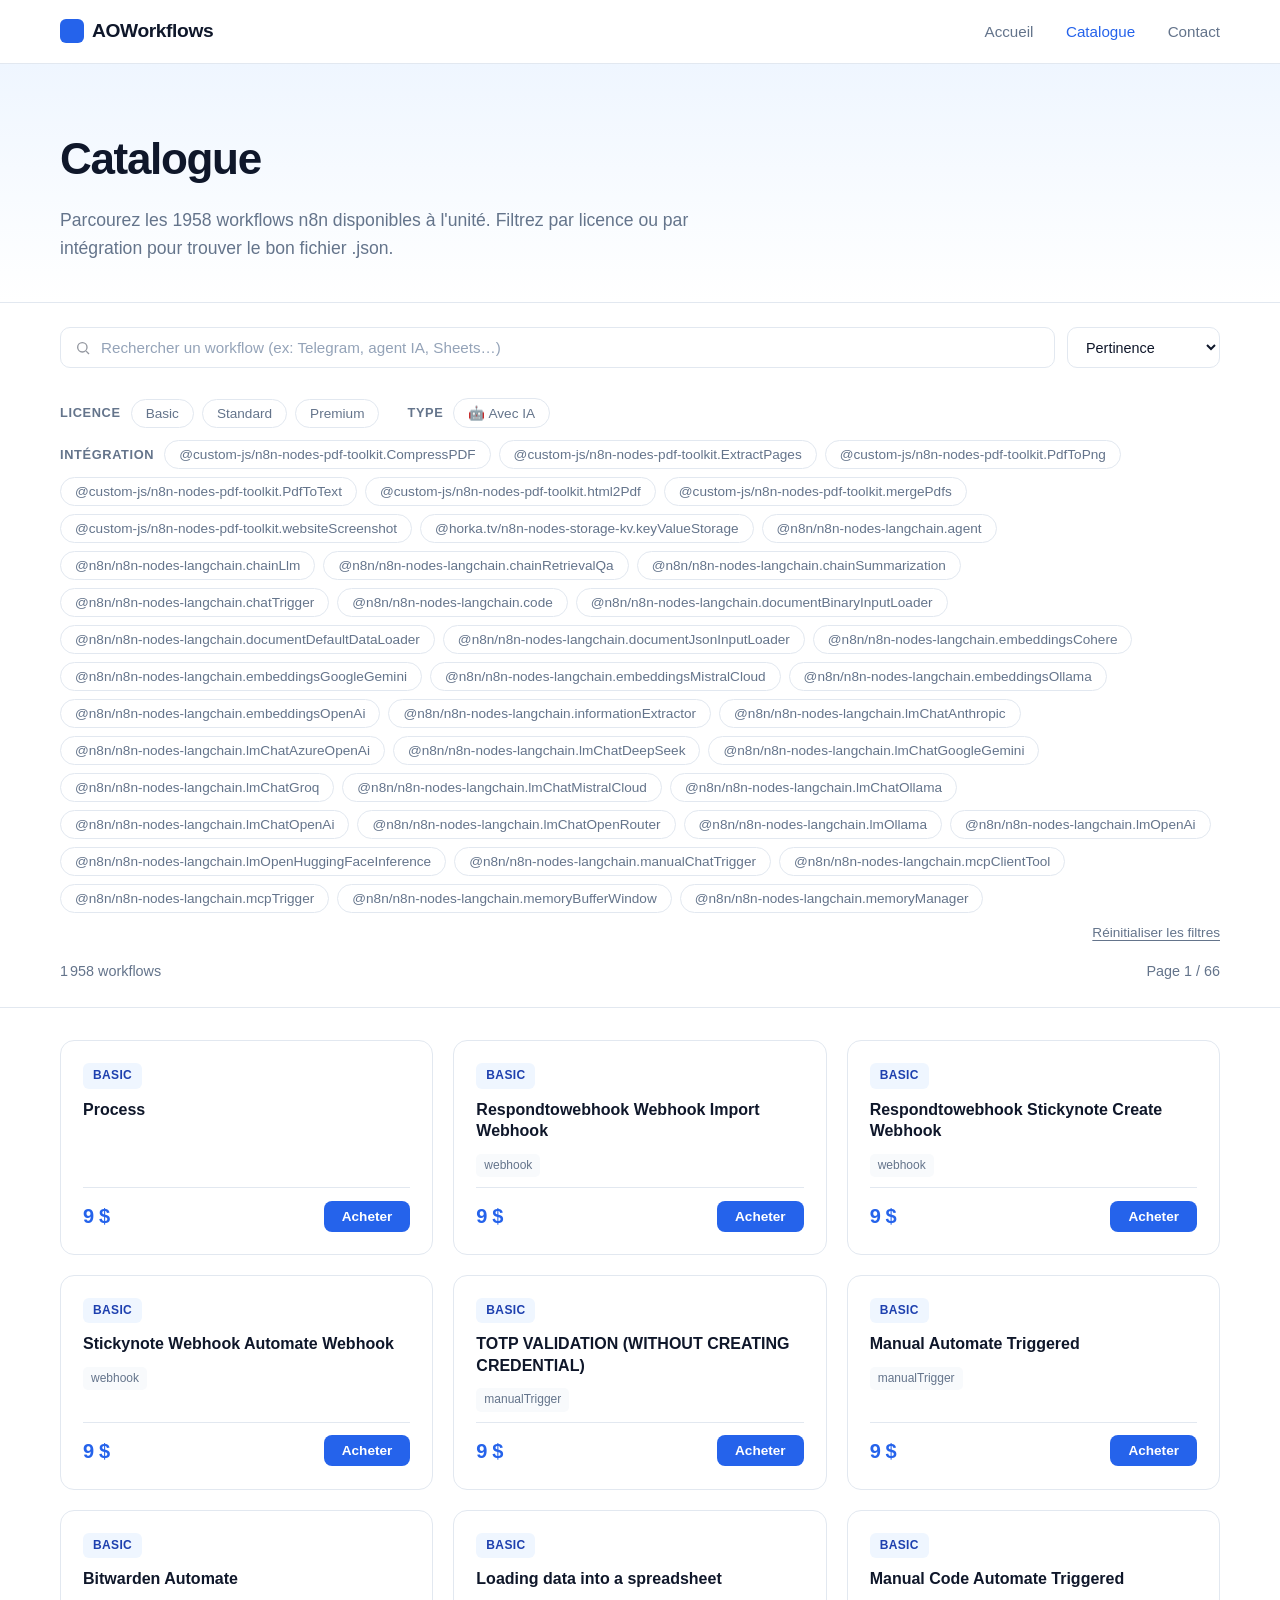
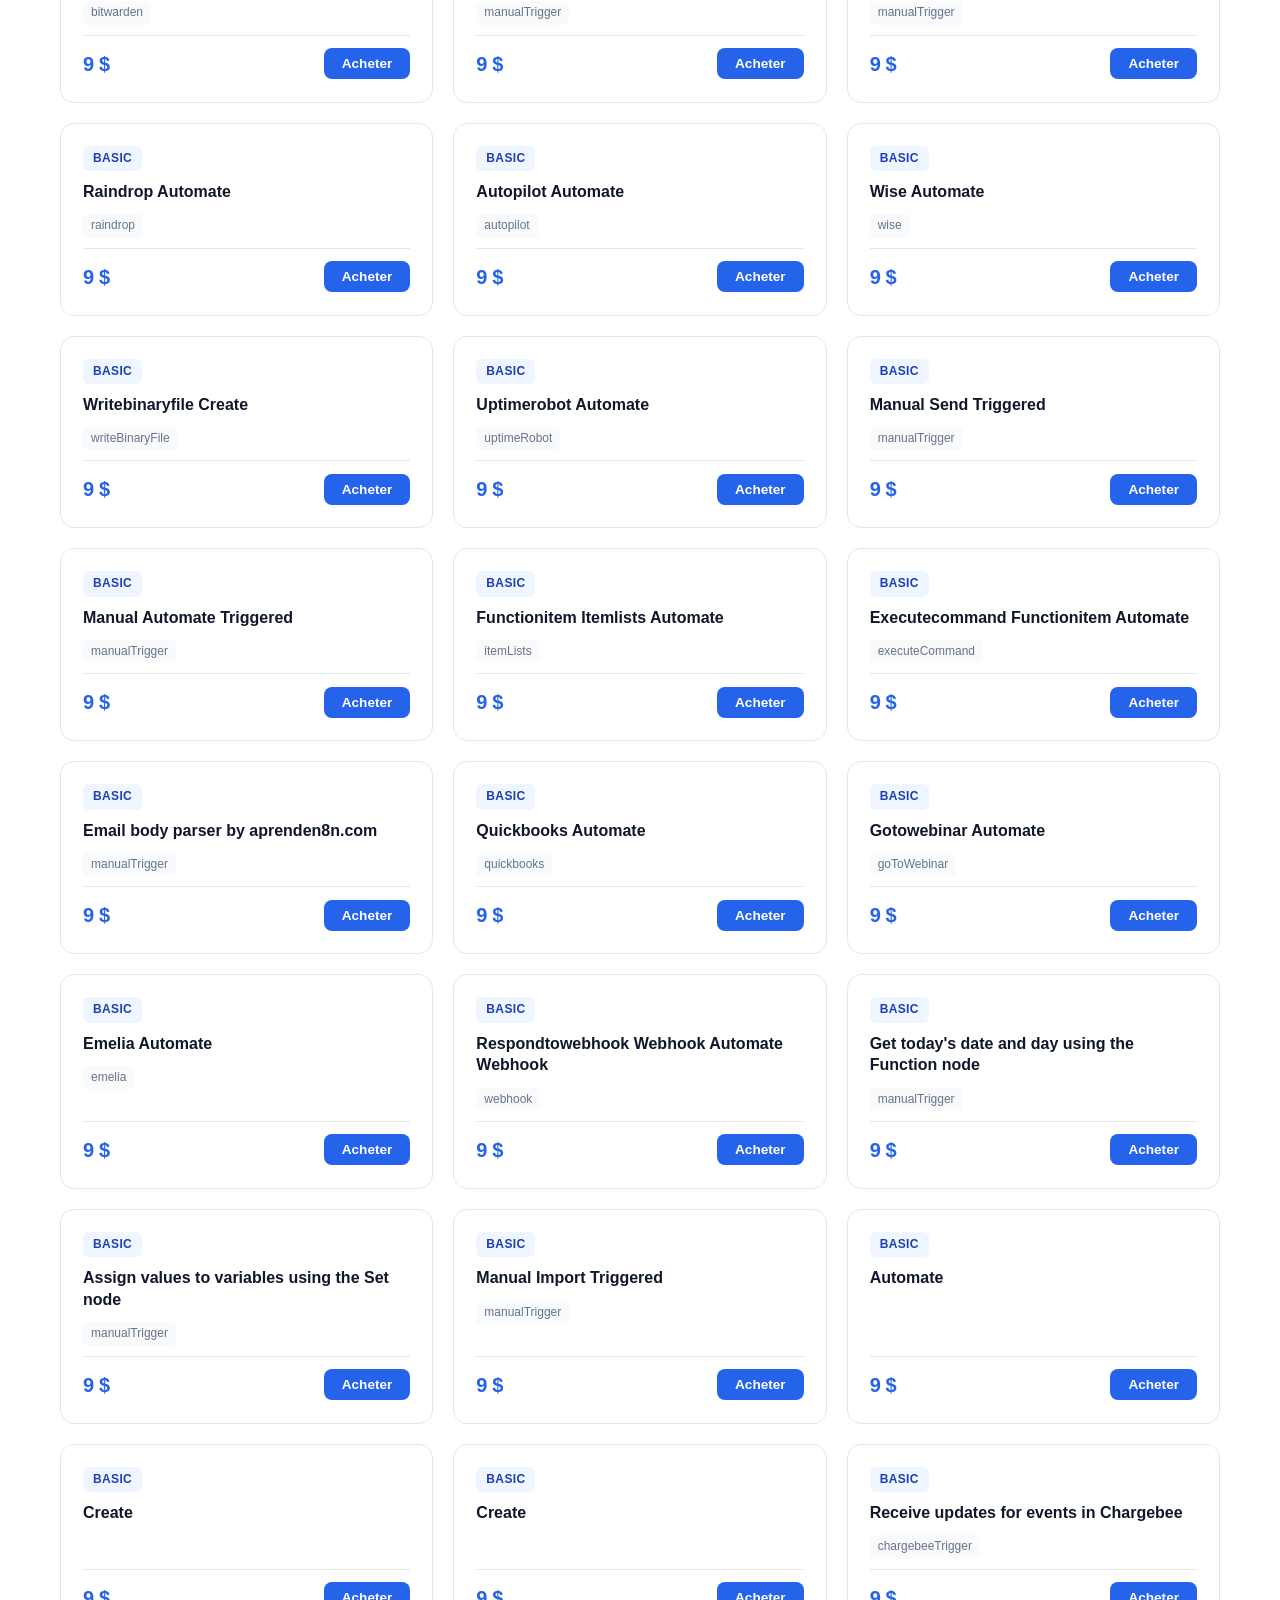
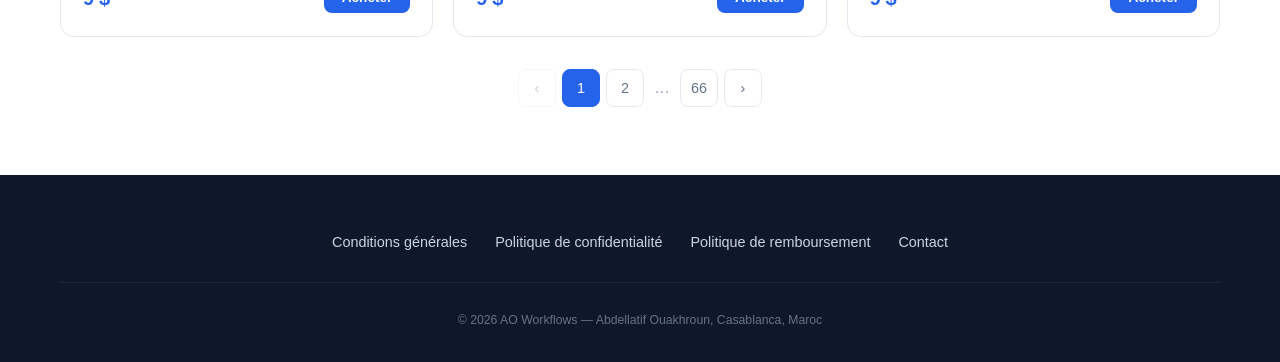
==== commit c335f2fe: "Update catalogue.html" ====
--- a/catalogue.html
+++ b/catalogue.html
@@ -4,7 +4,7 @@
 <meta charset="UTF-8">
 <meta name="viewport" content="width=device-width, initial-scale=1.0">
 <title>Catalogue — AOWorkflows</title>
-<meta name="description" content="Catalogue complet des workflows n8n AOWorkflows. 1958 automatisations prêtes à l'emploi, réparties en 7 bundles thématiques.">
+<meta name="description" content="Catalogue complet des 1958 workflows n8n AOWorkflows. Filtrez par licence, intégration ou type d'IA.">
 <style>
   * { box-sizing: border-box; margin: 0; padding: 0; }
   :root {
@@ -65,7 +65,7 @@
   }
   nav a:hover, nav a.active { color: var(--blue); }
 
-  /* Hero section */
+  /* Hero */
   .catalogue-hero {
     background: linear-gradient(180deg, var(--blue-pale) 0%, #fff 100%);
     padding: 60px 0 40px;
@@ -84,46 +84,94 @@
     max-width: 640px;
   }
 
-  /* Filters */
-  .filters {
-    padding: 32px 0;
+  /* Toolbar */
+  .toolbar {
+    padding: 24px 0;
     border-bottom: 1px solid var(--border);
     background: #fff;
     position: sticky;
     top: 68px;
     z-index: 50;
   }
-  .filters .wrap {
+  .search-row {
+    display: flex;
+    gap: 12px;
+    margin-bottom: 16px;
+  }
+  .search-box {
+    flex: 1;
+    background: #fff;
+    border: 1px solid var(--border);
+    border-radius: 10px;
+    padding: 11px 14px;
+    display: flex;
+    align-items: center;
+    gap: 10px;
+    transition: border-color 0.2s, box-shadow 0.2s;
+  }
+  .search-box:focus-within {
+    border-color: var(--blue);
+    box-shadow: 0 0 0 3px rgba(37,99,235,0.1);
+  }
+  .search-box svg { flex: none; opacity: 0.45; }
+  .search-box input {
+    flex: 1;
+    background: none;
+    border: none;
+    outline: none;
+    color: var(--ink);
+    font-size: 0.95em;
+    font-family: inherit;
+  }
+  .search-box input::placeholder { color: #94a3b8; }
+  select#sort {
+    background: #fff;
+    border: 1px solid var(--border);
+    border-radius: 10px;
+    padding: 0 14px;
+    color: var(--ink);
+    font-size: 0.9em;
+    font-family: inherit;
+    cursor: pointer;
+  }
+  select#sort:focus {
+    outline: none;
+    border-color: var(--blue);
+    box-shadow: 0 0 0 3px rgba(37,99,235,0.1);
+  }
+
+  /* Filtres */
+  .filters {
     display: flex;
     flex-wrap: wrap;
-    gap: 12px;
+    gap: 12px 28px;
+    padding: 14px 0 4px;
+  }
+  .filter-group {
+    display: flex;
     align-items: center;
-    justify-content: space-between;
-  }
-  .filter-group {
-    display: flex;
+    gap: 8px;
     flex-wrap: wrap;
-    gap: 8px;
-    align-items: center;
-  }
-  .filter-group label {
-    font-size: 0.9em;
-    font-weight: 600;
-    color: var(--gray);
-    margin-right: 4px;
+  }
+  .filter-label {
+    color: var(--gray);
+    font-size: 0.8em;
+    font-weight: 700;
+    text-transform: uppercase;
+    letter-spacing: 0.05em;
+    margin-right: 2px;
   }
   .chip {
-    display: inline-block;
-    padding: 8px 16px;
-    background: #fff;
     border: 1px solid var(--border);
-    border-radius: 24px;
-    font-size: 0.88em;
+    background: #fff;
+    color: var(--gray);
+    font-size: 0.85em;
     font-weight: 500;
-    color: var(--ink);
+    padding: 6px 14px;
+    border-radius: 20px;
     cursor: pointer;
     transition: all 0.15s;
-    user-select: none;
+    font-family: inherit;
   }
   .chip:hover {
     border-color: var(--blue);
@@ -131,135 +179,189 @@
   }
   .chip.active {
     background: var(--blue);
+    border-color: var(--blue);
     color: #fff;
-    border-color: var(--blue);
-  }
-  select {
-    padding: 8px 12px;
+  }
+  .clear-btn {
+    color: var(--gray);
+    font-size: 0.85em;
+    border: none;
+    background: none;
+    cursor: pointer;
+    text-decoration: underline;
+    text-underline-offset: 3px;
+    font-family: inherit;
+    margin-left: auto;
+  }
+  .clear-btn:hover { color: var(--blue); }
+
+  .meta-row {
+    display: flex;
+    justify-content: space-between;
+    align-items: baseline;
+    padding: 16px 0 0;
+    color: var(--gray);
+    font-size: 0.9em;
+  }
+
+  /* Résultats */
+  section.results { padding: 32px 0 60px; }
+  .grid {
+    display: grid;
+    grid-template-columns: repeat(3, 1fr);
+    gap: 20px;
+  }
+  .card {
     background: #fff;
     border: 1px solid var(--border);
-    border-radius: 8px;
-    font-size: 0.9em;
-    font-family: inherit;
-    color: var(--ink);
-    cursor: pointer;
-  }
-  select:focus {
-    outline: none;
-    border-color: var(--blue);
-    box-shadow: 0 0 0 3px rgba(37,99,235,0.1);
-  }
-
-  /* Catalogue grid */
-  .catalogue {
-    padding: 48px 0 80px;
-  }
-  .catalogue .grid {
-    display: grid;
-    grid-template-columns: repeat(auto-fill, minmax(320px, 1fr));
-    gap: 24px;
-  }
-  .card {
-    background: #fff;
-    border: 1px solid var(--border);
-    border-radius: 16px;
-    padding: 28px;
+    border-radius: 14px;
+    padding: 22px;
+    display: flex;
+    flex-direction: column;
+    gap: 10px;
     transition: all 0.25s ease;
-    display: flex;
-    flex-direction: column;
     position: relative;
   }
   .card:hover {
-    box-shadow: 0 20px 40px -12px rgba(37,99,235,0.15);
-    transform: translateY(-4px);
+    box-shadow: 0 16px 32px -12px rgba(37,99,235,0.15);
+    transform: translateY(-3px);
     border-color: var(--blue-light);
   }
-  .card .count {
-    display: inline-block;
+  .card .tier {
+    font-size: 0.75em;
+    font-weight: 700;
+    color: var(--blue-dark);
     background: var(--blue-pale);
-    color: var(--blue-dark);
-    padding: 4px 12px;
-    border-radius: 8px;
-    font-size: 0.78em;
-    font-weight: 700;
-    margin-bottom: 16px;
-    letter-spacing: 0.02em;
-    align-self: flex-start;
-  }
-  .card h3 {
-    font-size: 1.25em;
-    font-weight: 700;
-    margin-bottom: 10px;
-    color: var(--ink);
-  }
-  .card p {
-    color: var(--gray);
-    font-size: 0.95em;
-    margin-bottom: 20px;
-    flex-grow: 1;
-  }
-  .card .tags {
-    display: flex;
-    flex-wrap: wrap;
-    gap: 6px;
-    margin-bottom: 20px;
-  }
-  .card .tags span {
-    font-size: 0.75em;
-    background: var(--gray-light);
-    color: var(--gray);
     padding: 3px 10px;
     border-radius: 6px;
+    letter-spacing: 0.03em;
+    text-transform: uppercase;
+    align-self: flex-start;
+    display: flex;
+    align-items: center;
+    gap: 8px;
+  }
+  .card .ai-flag {
+    background: #fff;
+    color: var(--blue);
+    font-size: 0.85em;
+    border: 1px solid var(--blue-light);
+    border-radius: 4px;
+    padding: 1px 6px;
+    font-weight: 600;
+    text-transform: none;
+    letter-spacing: 0;
+  }
+  .card h3 {
+    font-size: 1em;
+    font-weight: 700;
+    line-height: 1.35;
+    color: var(--ink);
+  }
+  .card .desc {
+    color: var(--gray);
+    font-size: 0.88em;
+    line-height: 1.5;
+    overflow: hidden;
+    text-overflow: ellipsis;
+    display: -webkit-box;
+    -webkit-line-clamp: 2;
+    -webkit-box-orient: vertical;
+  }
+  .card .tags {
+    display: flex;
+    flex-wrap: wrap;
+    gap: 5px;
+    margin-top: 2px;
+  }
+  .card .tag {
+    font-size: 0.75em;
+    color: var(--gray);
+    background: var(--gray-light);
+    border-radius: 5px;
+    padding: 2px 8px;
     font-weight: 500;
   }
-  .card .footer {
+  .card .foot {
     display: flex;
     justify-content: space-between;
     align-items: center;
-    padding-top: 20px;
+    margin-top: auto;
+    padding-top: 12px;
     border-top: 1px solid var(--border);
-    margin-top: auto;
   }
   .card .price {
-    font-size: 1.5em;
+    font-size: 1.25em;
     font-weight: 800;
     color: var(--blue);
     letter-spacing: -0.02em;
   }
-  .card .price.free {
-    color: var(--gray);
-    font-size: 1em;
-    font-weight: 600;
-  }
-  .card .buy {
-    display: inline-block;
+  .card .buy-btn {
     background: var(--blue);
     color: #fff;
-    padding: 10px 22px;
-    border-radius: 10px;
-    text-decoration: none;
+    font-size: 0.85em;
     font-weight: 600;
-    font-size: 0.9em;
+    padding: 8px 18px;
+    border-radius: 8px;
+    border: none;
+    cursor: pointer;
     transition: all 0.2s;
-    white-space: nowrap;
-  }
-  .card .buy:hover {
+    font-family: inherit;
+  }
+  .card .buy-btn:hover {
     background: var(--blue-dark);
     transform: translateY(-1px);
-    box-shadow: 0 8px 16px -4px rgba(37,99,235,0.4);
+    box-shadow: 0 6px 12px -3px rgba(37,99,235,0.4);
   }
 
   /* Empty state */
   .empty {
+    padding: 80px 20px;
     text-align: center;
-    padding: 80px 20px;
-    color: var(--gray);
-  }
-  .empty h3 {
-    font-size: 1.25em;
-    color: var(--ink);
-    margin-bottom: 8px;
-  }
+    color: var(--gray);
+    font-size: 1em;
+  }
+  .empty .mono {
+    color: #94a3b8;
+    font-size: 0.9em;
+    display: block;
+    margin-top: 8px;
+  }
+
+  /* Pagination */
+  .pagination {
+    display: flex;
+    align-items: center;
+    justify-content: center;
+    gap: 6px;
+    padding: 32px 0 8px;
+  }
+  .pagination button {
+    min-width: 38px;
+    height: 38px;
+    border: 1px solid var(--border);
+    background: #fff;
+    color: var(--gray);
+    border-radius: 8px;
+    cursor: pointer;
+    font-size: 0.9em;
+    font-family: inherit;
+    transition: all 0.15s;
+  }
+  .pagination button:hover:not(:disabled) {
+    border-color: var(--blue);
+    color: var(--blue);
+  }
+  .pagination button.active {
+    background: var(--blue);
+    border-color: var(--blue);
+    color: #fff;
+  }
+  .pagination button:disabled {
+    opacity: 0.35;
+    cursor: default;
+  }
+  .pagination .gap { color: #94a3b8; padding: 0 4px; }
 
   /* Footer */
   footer {
@@ -291,13 +393,17 @@
   }
 
   /* Responsive */
-  @media (max-width: 768px) {
-    .catalogue-hero h1 { font-size: 2.1em; }
-    .filters { position: static; }
-    .filters .wrap { flex-direction: column; align-items: flex-start; gap: 16px; }
-    .filter-group { width: 100%; }
-    select { width: 100%; }
-    nav a { margin-left: 16px; font-size: 0.9em; }
+  @media (max-width: 980px) {
+    .grid { grid-template-columns: repeat(2, 1fr); }
+  }
+  @media (max-width: 640px) {
+    .grid { grid-template-columns: 1fr; }
+    .catalogue-hero h1 { font-size: 2em; }
+    .toolbar { position: static; }
+    .search-row { flex-direction: column; }
+    select#sort { padding: 10px 14px; }
+    nav a { margin-left: 14px; font-size: 0.85em; }
+    .clear-btn { margin-left: 0; }
   }
 </style>
 </head>
@@ -307,6 +413,7 @@
   <div class="wrap">
     <a href="index.html" class="logo">AOWorkflows</a>
     <nav>
+      <a href="index.html">Accueil</a>
       <a href="catalogue.html" class="active">Catalogue</a>
       <a href="contact.html">Contact</a>
     </nav>
@@ -316,140 +423,53 @@
 <section class="catalogue-hero">
   <div class="wrap">
     <h1>Catalogue</h1>
-    <p>1958 workflows n8n répartis en 7 bundles thématiques. Filtre par cas d'usage ou par budget, puis choisis ton pack.</p>
+    <p>Parcourez les 1958 workflows n8n disponibles à l'unité. Filtrez par licence ou par intégration pour trouver le bon fichier .json.</p>
   </div>
 </section>
 
-<section class="filters">
+<div class="toolbar">
   <div class="wrap">
-    <div class="filter-group">
-      <label>Filtrer :</label>
-      <span class="chip active" data-filter="all">Tous</span>
-      <span class="chip" data-filter="ai">AI & LLM</span>
-      <span class="chip" data-filter="google">Google</span>
-      <span class="chip" data-filter="cron">Planification</span>
-      <span class="chip" data-filter="webhook">Webhook</span>
-      <span class="chip" data-filter="social">Social</span>
-      <span class="chip" data-filter="telegram">Telegram</span>
-    </div>
-    <div class="filter-group">
-      <label for="sort">Trier :</label>
+    <div class="search-row">
+      <div class="search-box">
+        <svg width="16" height="16" viewBox="0 0 24 24" fill="none" stroke="currentColor" stroke-width="2"><circle cx="11" cy="11" r="7"/><line x1="21" y1="21" x2="16.65" y2="16.65"/></svg>
+        <input id="search" type="text" placeholder="Rechercher un workflow (ex: Telegram, agent IA, Sheets…)">
+      </div>
       <select id="sort">
-        <option value="popular">Popularité</option>
+        <option value="relevance">Pertinence</option>
         <option value="price-asc">Prix croissant</option>
         <option value="price-desc">Prix décroissant</option>
-        <option value="count-desc">Nombre de workflows</option>
+        <option value="name-asc">Nom (A–Z)</option>
       </select>
     </div>
+
+    <div class="filters">
+      <div class="filter-group" id="tierFilters">
+        <span class="filter-label">Licence</span>
+      </div>
+      <div class="filter-group" id="aiFilters">
+        <span class="filter-label">Type</span>
+      </div>
+      <div class="filter-group" id="integFilters">
+        <span class="filter-label">Intégration</span>
+      </div>
+      <button class="clear-btn" id="clearBtn">Réinitialiser les filtres</button>
+    </div>
+
+    <div class="meta-row">
+      <span id="resultCount"></span>
+      <span id="pageIndicator"></span>
+    </div>
   </div>
-</section>
-
-<section class="catalogue">
+</div>
+
+<section class="results">
   <div class="wrap">
-    <div class="grid" id="grid">
-
-      <div class="card" data-category="ai" data-count="725" data-price="149">
-        <span class="count">725 workflows</span>
-        <h3>AI Agents & Chatbots</h3>
-        <p>Agents autonomes, chaînes LLM, mémoire conversationnelle, RAG. Construis des assistants intelligents sans écrire une ligne de code.</p>
-        <div class="tags">
-          <span>OpenAI</span>
-          <span>Claude</span>
-          <span>LangChain</span>
-          <span>RAG</span>
-        </div>
-        <div class="footer">
-          <div class="price">149 $</div>
-          <a href="download.html?bundle=ai-agents" class="buy">Acheter</a>
-        </div>
-      </div>
-
-      <div class="card" data-category="google" data-count="429" data-price="99">
-        <span class="count">429 workflows</span>
-        <h3>Google Workspace</h3>
-        <p>Sheets, Drive, Calendar et Gmail interconnectés. Automatise la synchronisation de tes données Google sans effort.</p>
-        <div class="tags">
-          <span>Sheets</span>
-          <span>Drive</span>
-          <span>Gmail</span>
-          <span>Calendar</span>
-        </div>
-        <div class="footer">
-          <div class="price">99 $</div>
-          <a href="download.html?bundle=google-workspace" class="buy">Acheter</a>
-        </div>
-      </div>
-
-      <div class="card" data-category="cron" data-count="295" data-price="79">
-        <span class="count">295 workflows</span>
-        <h3>Scheduled & Cron Jobs</h3>
-        <p>Tâches planifiées et automatisations récurrentes. Déclenche tes workflows à intervalles précis, sans serveur dédié.</p>
-        <div class="tags">
-          <span>Cron</span>
-          <span>Schedule</span>
-          <span>Interval</span>
-          <span>Batch</span>
-        </div>
-        <div class="footer">
-          <div class="price">79 $</div>
-          <a href="download.html?bundle=scheduled" class="buy">Acheter</a>
-        </div>
-      </div>
-
-      <div class="card" data-category="webhook" data-count="189" data-price="89">
-        <span class="count">189 workflows</span>
-        <h3>Webhook & API</h3>
-        <p>Intégrations événementielles et API tierces. Reçois des événements de n'importe quel service et déclenche tes automatisations.</p>
-        <div class="tags">
-          <span>Webhook</span>
-          <span>REST</span>
-          <span>GraphQL</span>
-          <span>Auth</span>
-        </div>
-        <div class="footer">
-          <div class="price">89 $</div>
-          <a href="download.html?bundle=webhook-api" class="buy">Acheter</a>
-        </div>
-      </div>
-
-      <div class="card" data-category="social" data-count="135" data-price="69">
-        <span class="count">135 workflows</span>
-        <h3>Social Media Automation</h3>
-        <p>Twitter/X, Discord, Slack. Poste, réponds et surveille tes réseaux sociaux automatiquement.</p>
-        <div class="tags">
-          <span>Twitter/X</span>
-          <span>Discord</span>
-          <span>Slack</span>
-          <span>Scheduling</span>
-        </div>
-        <div class="footer">
-          <div class="price">69 $</div>
-          <a href="download.html?bundle=social" class="buy">Acheter</a>
-        </div>
-      </div>
-
-      <div class="card" data-category="telegram" data-count="90" data-price="59">
-        <span class="count">90 workflows</span>
-        <h3>Telegram Automation</h3>
-        <p>Bots, alertes et interfaces Telegram. Crée des bots interactifs et des systèmes d'alerte en temps réel.</p>
-        <div class="tags">
-          <span>Bots</span>
-          <span>Alerts</span>
-          <span>Commands</span>
-          <span>Broadcast</span>
-        </div>
-        <div class="footer">
-          <div class="price">59 $</div>
-          <a href="download.html?bundle=telegram" class="buy">Acheter</a>
-        </div>
-      </div>
-
+    <div class="grid" id="grid"></div>
+    <div class="empty" id="emptyState" style="display:none;">
+      Aucun workflow ne correspond à ces filtres.
+      <span class="mono">Essaie d'élargir ta recherche ou de réinitialiser les filtres.</span>
     </div>
-
-    <div class="empty" id="empty" style="display:none;">
-      <h3>Aucun résultat</h3>
-      <p>Essaie un autre filtre.</p>
-    </div>
+    <div class="pagination" id="pagination"></div>
   </div>
 </section>
 
@@ -468,52 +488,190 @@
 </footer>
 
 <script>
-  const grid = document.getElementById('grid');
-  const cards = Array.from(grid.querySelectorAll('.card'));
-  const emptyState = document.getElementById('empty');
-  const sortSelect = document.getElementById('sort');
-  const chips = document.querySelectorAll('.chip');
-
-  let currentFilter = 'all';
-  let currentSort = 'popular';
-
-  function applyFilter() {
-    let visible = 0;
-    cards.forEach(card => {
-      const cat = card.dataset.category;
-      const show = (currentFilter === 'all' || cat === currentFilter);
-      card.style.display = show ? '' : 'none';
-      if (show) visible++;
+/* ---------------------------------------------------------------
+   Données réelles : chargées depuis catalog_data.json (1958 workflows)
+   Champs compacts : f=fichier, n=nom, t=tier, p=prix, i=intégrations, ai=bool, d=description
+--------------------------------------------------------------- */
+let CATALOG = [];
+
+const state = {
+  query: "",
+  tier: null,
+  aiOnly: false,
+  integration: null,
+  sort: "relevance",
+  page: 1,
+  perPage: 30,
+};
+
+fetch('catalog_data.json')
+  .then(r => r.json())
+  .then(data => {
+    CATALOG = data;
+    initFilters();
+    render();
+  })
+  .catch(() => {
+    document.getElementById('grid').innerHTML = '';
+    const empty = document.getElementById('emptyState');
+    empty.style.display = 'block';
+    empty.innerHTML = 'Impossible de charger le catalogue.<span class="mono">Vérifie que catalog_data.json est bien dans le même dossier que cette page.</span>';
+  });
+
+function initFilters(){
+  const allTiers = ["Basic", "Standard", "Premium"];
+  renderChipGroup("tierFilters", allTiers, val => {
+    state.tier = state.tier === val ? null : val;
+    state.page = 1;
+    render();
+  });
+
+  renderChipGroup("aiFilters", ["🤖 Avec IA"], () => {
+    state.aiOnly = !state.aiOnly;
+    state.page = 1;
+    render();
+  });
+
+  const allIntegrations = [...new Set(CATALOG.flatMap(i => i.i || []))].sort().slice(0, 40);
+  renderChipGroup("integFilters", allIntegrations, val => {
+    state.integration = state.integration === val ? null : val;
+    state.page = 1;
+    render();
+  });
+}
+
+function renderChipGroup(containerId, values, onClick){
+  const container = document.getElementById(containerId);
+  values.forEach(val => {
+    const chip = document.createElement("button");
+    chip.className = "chip";
+    chip.textContent = val;
+    chip.dataset.val = val;
+    chip.addEventListener("click", () => { onClick(val); syncChipStates(); });
+    container.appendChild(chip);
+  });
+}
+
+function syncChipStates(){
+  document.querySelectorAll("#tierFilters .chip").forEach(c => c.classList.toggle("active", c.dataset.val === state.tier));
+  document.querySelectorAll("#aiFilters .chip").forEach(c => c.classList.toggle("active", state.aiOnly));
+  document.querySelectorAll("#integFilters .chip").forEach(c => c.classList.toggle("active", c.dataset.val === state.integration));
+}
+
+function getFiltered(){
+  const q = state.query.trim().toLowerCase();
+  let items = CATALOG.filter(item => {
+    if (state.tier && item.t !== state.tier) return false;
+    if (state.aiOnly && !item.ai) return false;
+    if (state.integration && !(item.i || []).includes(state.integration)) return false;
+    if (q){
+      const hay = (item.n + " " + (item.i || []).join(" ") + " " + (item.d || "")).toLowerCase();
+      if (!hay.includes(q)) return false;
+    }
+    return true;
+  });
+  switch (state.sort){
+    case "price-asc":  items = items.slice().sort((a,b) => a.p - b.p); break;
+    case "price-desc": items = items.slice().sort((a,b) => b.p - a.p); break;
+    case "name-asc":   items = items.slice().sort((a,b) => a.n.localeCompare(b.n)); break;
+  }
+  return items;
+}
+
+function render(){
+  syncChipStates();
+  const filtered = getFiltered();
+  const totalPages = Math.max(1, Math.ceil(filtered.length / state.perPage));
+  state.page = Math.min(state.page, totalPages);
+  const start = (state.page - 1) * state.perPage;
+  const pageItems = filtered.slice(start, start + state.perPage);
+
+  const grid = document.getElementById("grid");
+  const empty = document.getElementById("emptyState");
+  grid.innerHTML = "";
+  empty.style.display = filtered.length ? "none" : "block";
+
+  pageItems.forEach(item => {
+    const card = document.createElement("div");
+    card.className = "card";
+    card.innerHTML = `
+      <div class="tier">${item.t}${item.ai ? '<span class="ai-flag">🤖 IA</span>' : ''}</div>
+      <h3>${escapeHtml(item.n)}</h3>
+      ${item.d ? `<div class="desc">${escapeHtml(item.d)}</div>` : ''}
+      <div class="tags">${(item.i || []).map(t => `<span class="tag">${escapeHtml(t)}</span>`).join("")}</div>
+      <div class="foot">
+        <div class="price">${item.p} $</div>
+        <button class="buy-btn" data-file="${escapeHtml(item.f)}">Acheter</button>
+      </div>
+    `;
+    grid.appendChild(card);
+  });
+
+  grid.querySelectorAll('.buy-btn').forEach(el => {
+    el.addEventListener('click', () => {
+      // Paddle sera branché ici plus tard
+      alert('Checkout en cours de configuration pour : ' + el.dataset.file);
     });
-    emptyState.style.display = visible === 0 ? 'block' : 'none';
-  }
-
-  function applySort() {
-    const sorted = [...cards].sort((a, b) => {
-      if (currentSort === 'price-asc') return Number(a.dataset.price) - Number(b.dataset.price);
-      if (currentSort === 'price-desc') return Number(b.dataset.price) - Number(a.dataset.price);
-      if (currentSort === 'count-desc') return Number(b.dataset.count) - Number(a.dataset.count);
-      // popular = ordre original
-      return 0;
-    });
-    sorted.forEach(card => grid.appendChild(card));
-  }
-
-  chips.forEach(chip => {
-    chip.addEventListener('click', () => {
-      chips.forEach(c => c.classList.remove('active'));
-      chip.classList.add('active');
-      currentFilter = chip.dataset.filter;
-      applyFilter();
-    });
-  });
-
-  sortSelect.addEventListener('change', () => {
-    currentSort = sortSelect.value;
-    applySort();
-  });
-
-  applyFilter();
+  });
+
+  document.getElementById("resultCount").textContent =
+    filtered.length ? `${filtered.length.toLocaleString('fr-FR')} workflow${filtered.length > 1 ? "s" : ""}` : "";
+  document.getElementById("pageIndicator").textContent =
+    filtered.length ? `Page ${state.page} / ${totalPages}` : "";
+
+  renderPagination(totalPages);
+}
+
+function renderPagination(totalPages){
+  const el = document.getElementById("pagination");
+  el.innerHTML = "";
+  if (totalPages <= 1) return;
+
+  const addBtn = (label, page, opts = {}) => {
+    const btn = document.createElement("button");
+    btn.textContent = label;
+    if (opts.active) btn.classList.add("active");
+    if (opts.disabled) btn.disabled = true;
+    btn.addEventListener("click", () => { state.page = page; render(); window.scrollTo({top:0, behavior:"smooth"}); });
+    el.appendChild(btn);
+  };
+  const addGap = () => { const s = document.createElement("span"); s.className = "gap"; s.textContent = "…"; el.appendChild(s); };
+
+  addBtn("‹", Math.max(1, state.page - 1), { disabled: state.page === 1 });
+
+  const pages = new Set([1, totalPages, state.page, state.page - 1, state.page + 1]);
+  let prev = 0;
+  [...pages].filter(p => p >= 1 && p <= totalPages).sort((a,b)=>a-b).forEach(p => {
+    if (prev && p - prev > 1) addGap();
+    addBtn(String(p), p, { active: p === state.page });
+    prev = p;
+  });
+
+  addBtn("›", Math.min(totalPages, state.page + 1), { disabled: state.page === totalPages });
+}
+
+function escapeHtml(str) {
+  const div = document.createElement('div');
+  div.textContent = str;
+  return div.innerHTML;
+}
+
+document.getElementById("search").addEventListener("input", e => {
+  state.query = e.target.value;
+  state.page = 1;
+  render();
+});
+document.getElementById("sort").addEventListener("change", e => {
+  state.sort = e.target.value;
+  render();
+});
+document.getElementById("clearBtn").addEventListener("click", () => {
+  state.query = ""; state.tier = null; state.aiOnly = false; state.integration = null;
+  state.sort = "relevance"; state.page = 1;
+  document.getElementById("search").value = "";
+  document.getElementById("sort").value = "relevance";
+  render();
+});
 </script>
 
 </body>
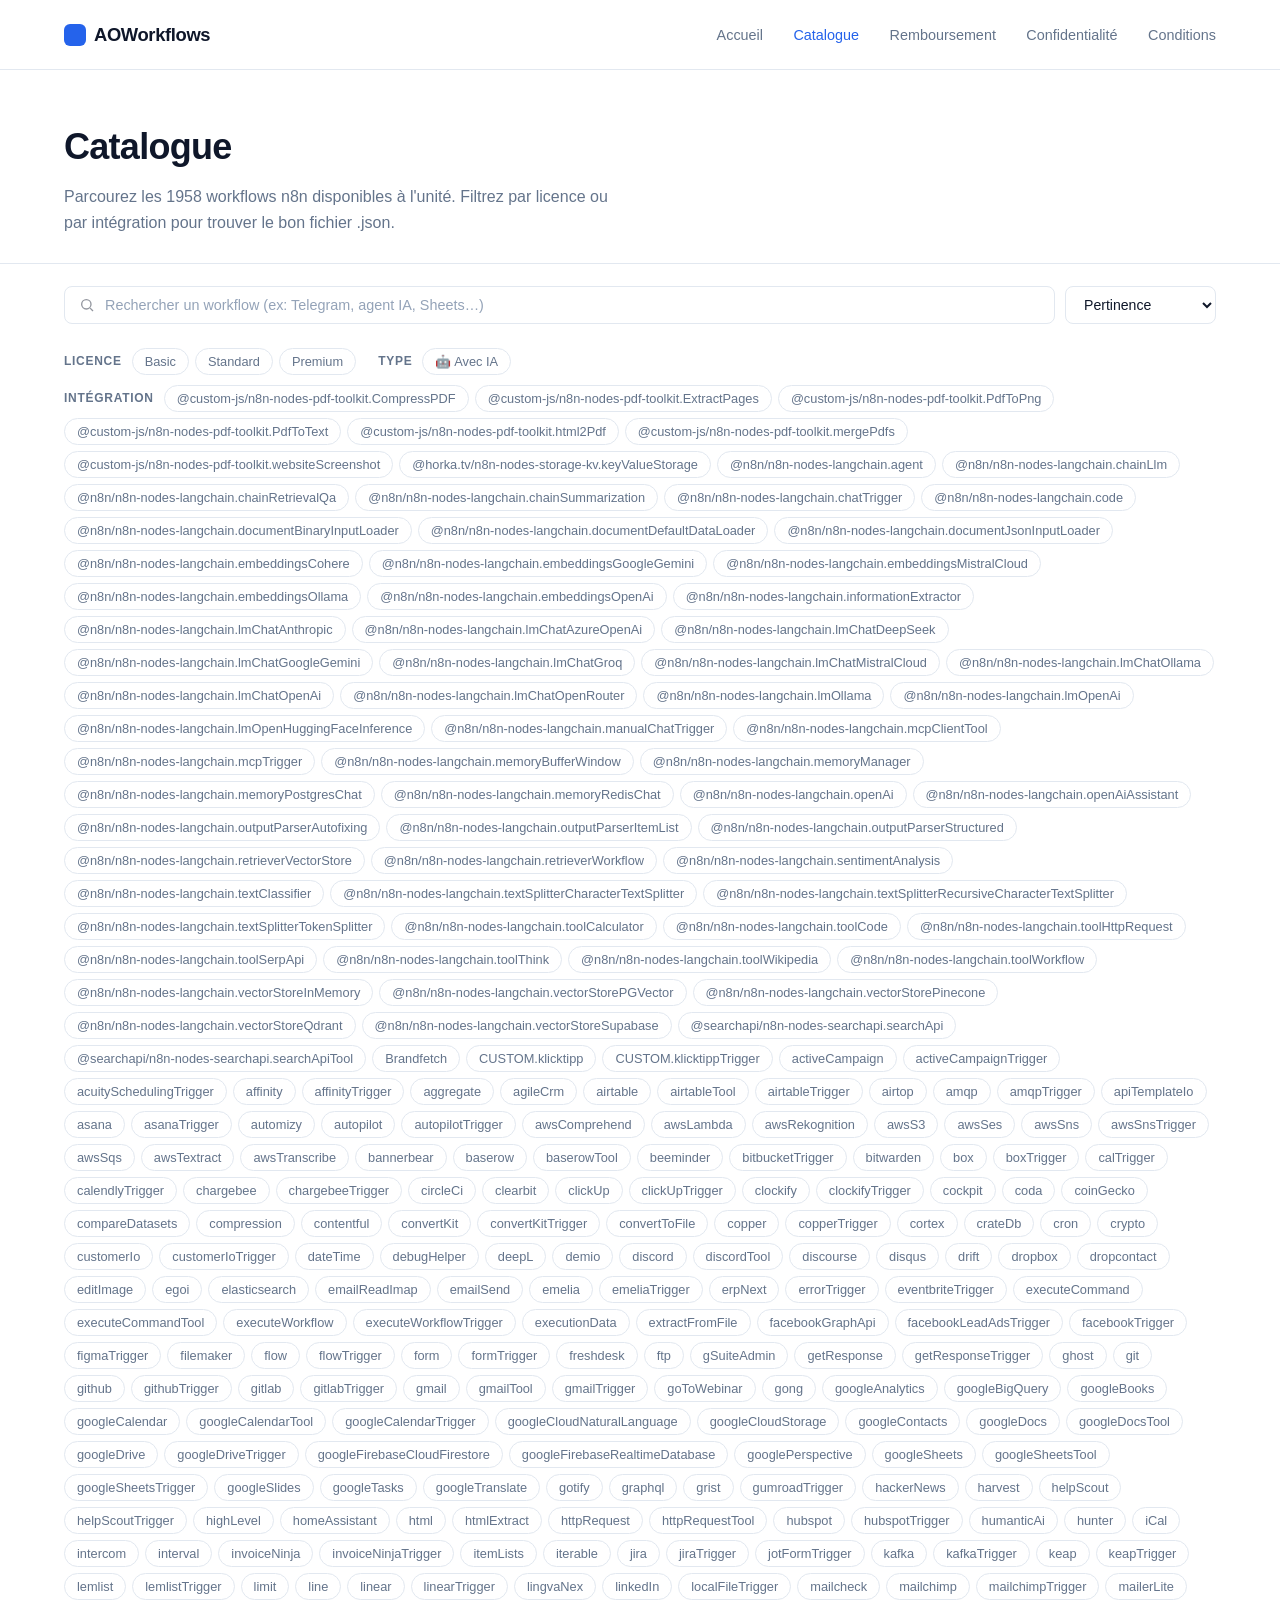
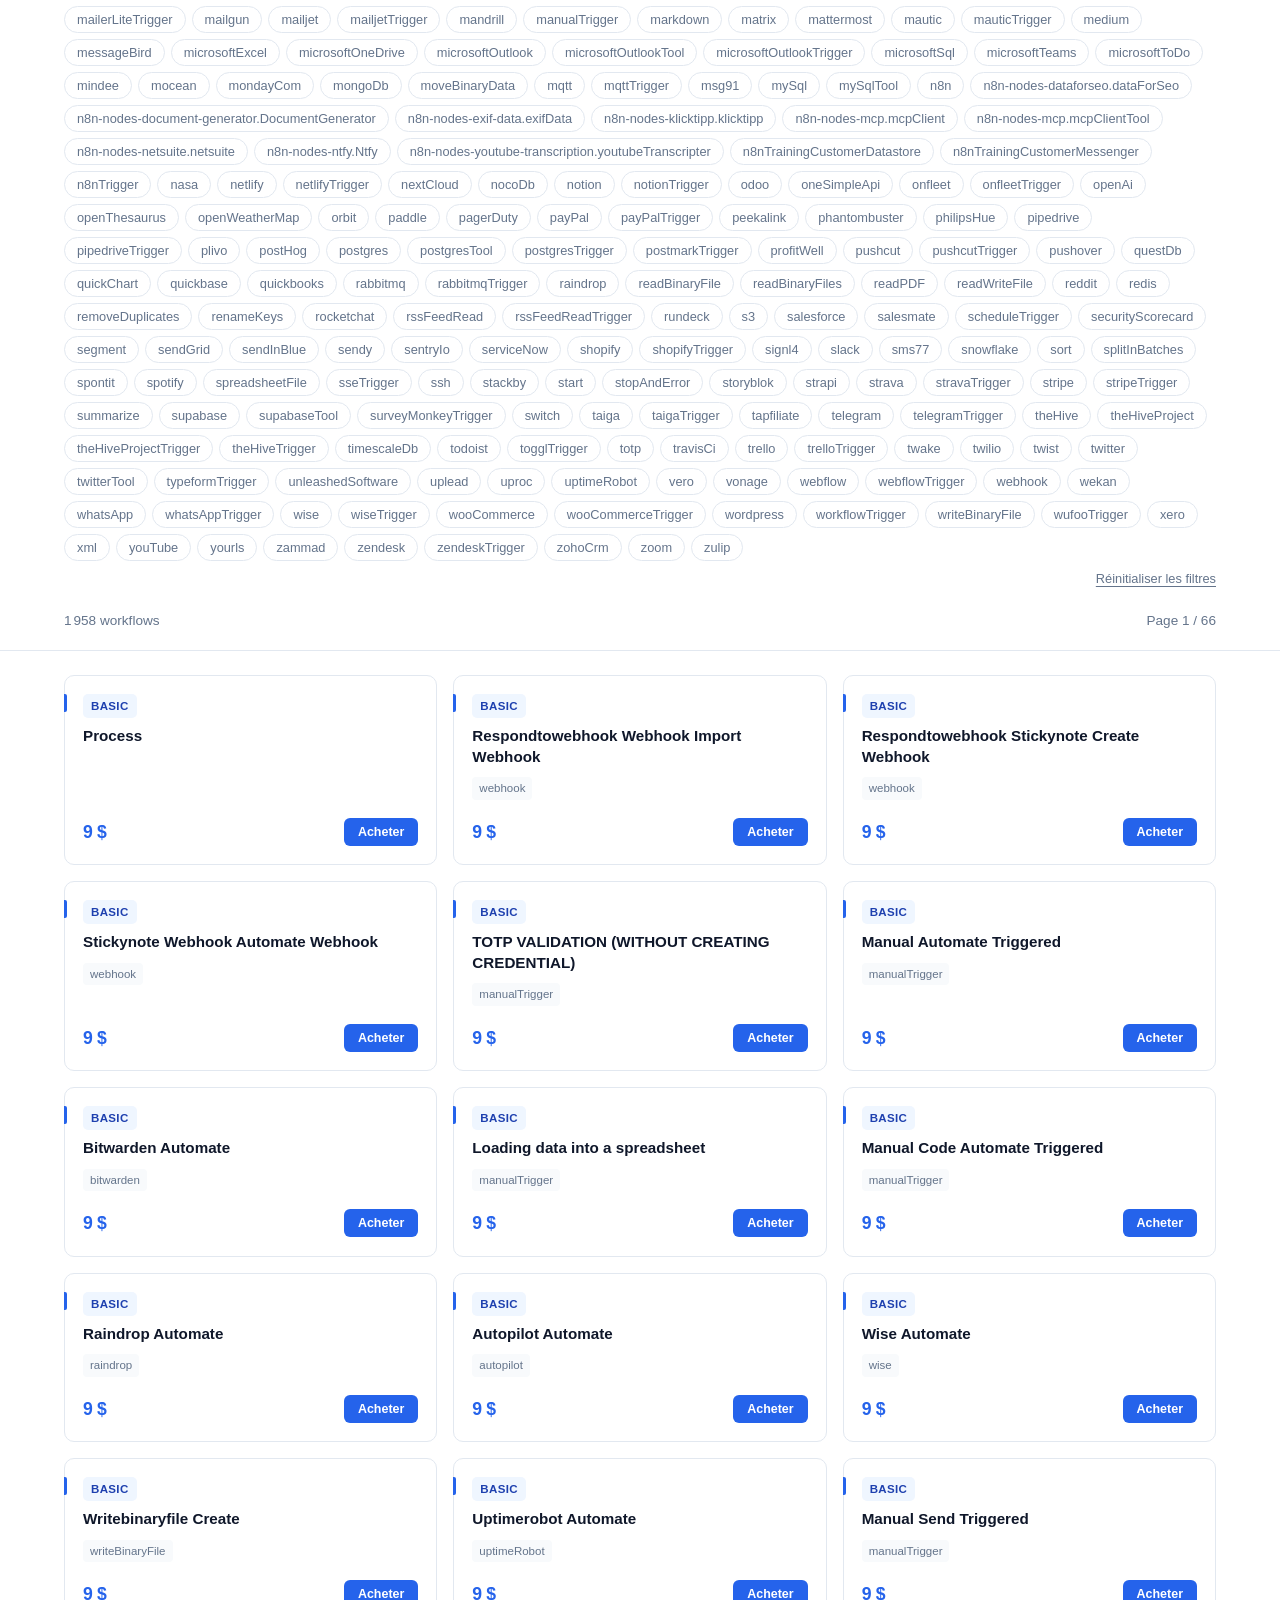
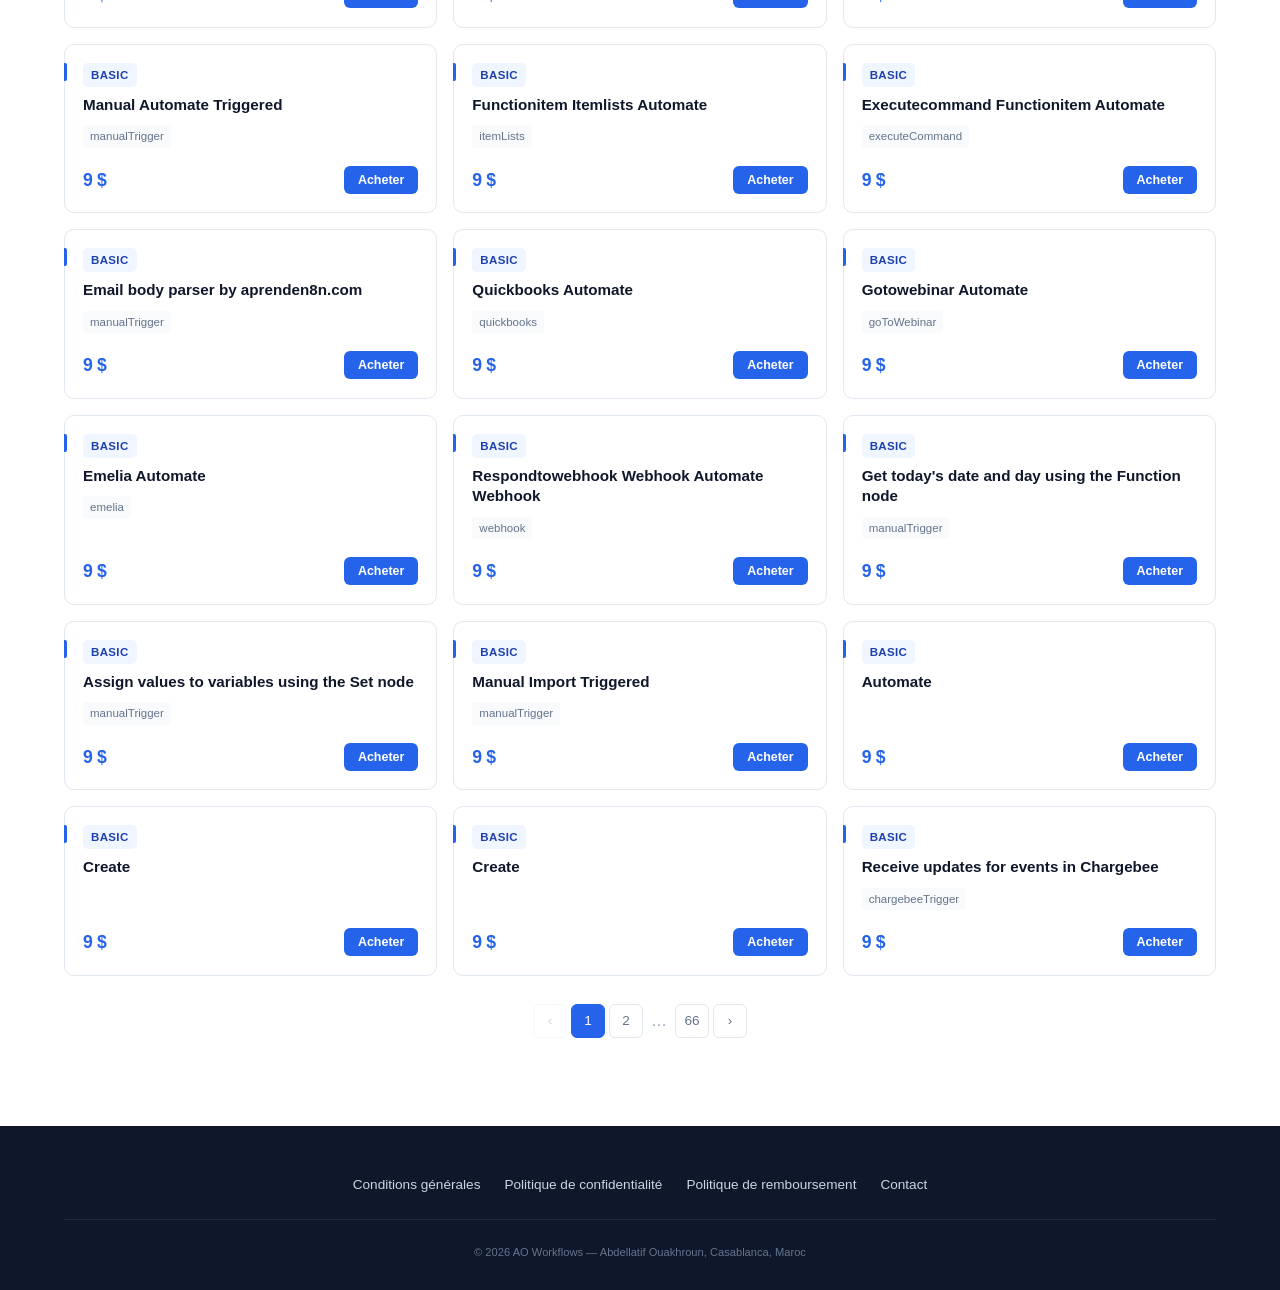
==== commit 9e80697c: "Update catalogue.html" ====
--- a/catalogue.html
+++ b/catalogue.html
@@ -24,22 +24,18 @@
     background: #fff;
     -webkit-font-smoothing: antialiased;
   }
-  .wrap { max-width: 1200px; margin: 0 auto; padding: 0 20px; }
+  .wrap { max-width: 1200px; margin: 0 auto; padding: 0 24px; }
 
   /* Header */
   header {
-    background: rgba(255,255,255,0.9);
-    backdrop-filter: saturate(180%) blur(12px);
     border-bottom: 1px solid var(--border);
-    padding: 16px 0;
-    position: sticky;
-    top: 0;
-    z-index: 100;
-  }
-  header .wrap { display: flex; justify-content: space-between; align-items: center; }
+    padding: 20px 0;
+    background: #fff;
+  }
+  header .wrap { display: flex; align-items: center; justify-content: space-between; }
   .logo {
     font-weight: 800;
-    font-size: 1.2em;
+    font-size: 1.15em;
     color: var(--ink);
     text-decoration: none;
     letter-spacing: -0.02em;
@@ -49,65 +45,62 @@
   }
   .logo::before {
     content: "";
-    display: inline-block;
-    width: 24px;
-    height: 24px;
+    width: 22px;
+    height: 22px;
     background: var(--blue);
     border-radius: 6px;
   }
   nav a {
-    margin-left: 28px;
-    color: var(--gray);
+    color: var(--gray);
+    margin-left: 26px;
+    font-size: 0.9em;
+    font-weight: 500;
     text-decoration: none;
-    font-size: 0.95em;
-    font-weight: 500;
-    transition: color 0.2s;
-  }
-  nav a:hover, nav a.active { color: var(--blue); }
-
-  /* Hero */
-  .catalogue-hero {
-    background: linear-gradient(180deg, var(--blue-pale) 0%, #fff 100%);
-    padding: 60px 0 40px;
+    transition: color 0.15s;
+  }
+  nav a:hover, nav a.on { color: var(--blue); }
+
+  /* Page head */
+  .page-head {
+    padding: 48px 0 28px;
     border-bottom: 1px solid var(--border);
   }
-  .catalogue-hero h1 {
-    font-size: 2.75em;
+  .page-head h1 {
+    font-size: 2.25em;
     font-weight: 800;
-    letter-spacing: -0.03em;
-    margin-bottom: 12px;
-    color: var(--ink);
-  }
-  .catalogue-hero p {
-    color: var(--gray);
-    font-size: 1.1em;
-    max-width: 640px;
-  }
-
-  /* Toolbar */
+    letter-spacing: -0.02em;
+    margin-bottom: 8px;
+  }
+  .page-head p {
+    color: var(--gray);
+    font-size: 1em;
+    max-width: 560px;
+  }
+
+  /* Toolbar sticky */
   .toolbar {
-    padding: 24px 0;
+    padding: 22px 0 14px;
+    position: sticky;
+    top: 0;
+    background: #fff;
+    z-index: 50;
     border-bottom: 1px solid var(--border);
-    background: #fff;
-    position: sticky;
-    top: 68px;
-    z-index: 50;
   }
   .search-row {
     display: flex;
-    gap: 12px;
-    margin-bottom: 16px;
+    gap: 10px;
+    margin-bottom: 14px;
   }
   .search-box {
     flex: 1;
     background: #fff;
     border: 1px solid var(--border);
-    border-radius: 10px;
-    padding: 11px 14px;
+    border-radius: 8px;
+    padding: 10px 14px;
     display: flex;
     align-items: center;
     gap: 10px;
-    transition: border-color 0.2s, box-shadow 0.2s;
+    transition: border-color 0.15s, box-shadow 0.15s;
   }
   .search-box:focus-within {
     border-color: var(--blue);
@@ -120,58 +113,57 @@
     border: none;
     outline: none;
     color: var(--ink);
-    font-size: 0.95em;
+    font-size: 0.9em;
     font-family: inherit;
   }
   .search-box input::placeholder { color: #94a3b8; }
   select#sort {
     background: #fff;
     border: 1px solid var(--border);
-    border-radius: 10px;
+    border-radius: 8px;
     padding: 0 14px;
     color: var(--ink);
-    font-size: 0.9em;
+    font-size: 0.88em;
     font-family: inherit;
     cursor: pointer;
   }
   select#sort:focus {
     outline: none;
     border-color: var(--blue);
-    box-shadow: 0 0 0 3px rgba(37,99,235,0.1);
-  }
-
-  /* Filtres */
+  }
+
   .filters {
     display: flex;
     flex-wrap: wrap;
-    gap: 12px 28px;
-    padding: 14px 0 4px;
+    gap: 10px 22px;
+    padding: 10px 0 12px;
   }
   .filter-group {
     display: flex;
     align-items: center;
-    gap: 8px;
+    gap: 6px;
     flex-wrap: wrap;
   }
   .filter-label {
     color: var(--gray);
-    font-size: 0.8em;
+    font-size: 0.75em;
     font-weight: 700;
     text-transform: uppercase;
-    letter-spacing: 0.05em;
-    margin-right: 2px;
+    letter-spacing: 0.06em;
+    margin-right: 4px;
   }
   .chip {
     border: 1px solid var(--border);
     background: #fff;
     color: var(--gray);
-    font-size: 0.85em;
+    font-size: 0.8em;
     font-weight: 500;
-    padding: 6px 14px;
+    padding: 5px 12px;
     border-radius: 20px;
     cursor: pointer;
-    transition: all 0.15s;
+    transition: all 0.12s;
     font-family: inherit;
+    white-space: nowrap;
   }
   .chip:hover {
     border-color: var(--blue);
@@ -184,7 +176,7 @@
   }
   .clear-btn {
     color: var(--gray);
-    font-size: 0.85em;
+    font-size: 0.8em;
     border: none;
     background: none;
     cursor: pointer;
@@ -199,87 +191,98 @@
     display: flex;
     justify-content: space-between;
     align-items: baseline;
-    padding: 16px 0 0;
-    color: var(--gray);
-    font-size: 0.9em;
+    padding: 12px 0 4px;
+    color: var(--gray);
+    font-size: 0.85em;
   }
 
   /* Résultats */
-  section.results { padding: 32px 0 60px; }
+  section.results { padding: 24px 0 40px; }
   .grid {
     display: grid;
     grid-template-columns: repeat(3, 1fr);
-    gap: 20px;
+    gap: 16px;
   }
   .card {
     background: #fff;
     border: 1px solid var(--border);
-    border-radius: 14px;
-    padding: 22px;
+    border-radius: 10px;
+    padding: 18px;
+    position: relative;
     display: flex;
     flex-direction: column;
-    gap: 10px;
-    transition: all 0.25s ease;
-    position: relative;
+    gap: 8px;
+    transition: all 0.18s ease;
+  }
+  .card::before {
+    content: "";
+    position: absolute;
+    top: 18px;
+    left: -1px;
+    width: 3px;
+    height: 18px;
+    background: var(--blue);
+    border-radius: 0 2px 2px 0;
   }
   .card:hover {
-    box-shadow: 0 16px 32px -12px rgba(37,99,235,0.15);
-    transform: translateY(-3px);
+    box-shadow: 0 12px 24px -10px rgba(37,99,235,0.15);
+    transform: translateY(-2px);
     border-color: var(--blue-light);
   }
   .card .tier {
-    font-size: 0.75em;
+    font-size: 0.72em;
     font-weight: 700;
     color: var(--blue-dark);
     background: var(--blue-pale);
-    padding: 3px 10px;
-    border-radius: 6px;
+    padding: 3px 8px;
+    border-radius: 5px;
     letter-spacing: 0.03em;
     text-transform: uppercase;
     align-self: flex-start;
     display: flex;
     align-items: center;
-    gap: 8px;
+    gap: 6px;
   }
   .card .ai-flag {
     background: #fff;
     color: var(--blue);
-    font-size: 0.85em;
+    font-size: 0.95em;
     border: 1px solid var(--blue-light);
     border-radius: 4px;
-    padding: 1px 6px;
+    padding: 0 5px;
     font-weight: 600;
     text-transform: none;
     letter-spacing: 0;
   }
   .card h3 {
-    font-size: 1em;
+    font-size: 0.95em;
     font-weight: 700;
     line-height: 1.35;
     color: var(--ink);
   }
   .card .desc {
     color: var(--gray);
-    font-size: 0.88em;
+    font-size: 0.82em;
     line-height: 1.5;
     overflow: hidden;
     text-overflow: ellipsis;
     display: -webkit-box;
     -webkit-line-clamp: 2;
     -webkit-box-orient: vertical;
+    min-height: 2.5em;
   }
   .card .tags {
     display: flex;
     flex-wrap: wrap;
-    gap: 5px;
+    gap: 4px;
     margin-top: 2px;
   }
   .card .tag {
-    font-size: 0.75em;
+    font-size: 0.72em;
     color: var(--gray);
     background: var(--gray-light);
-    border-radius: 5px;
-    padding: 2px 8px;
+    border-radius: 4px;
+    padding: 2px 7px;
     font-weight: 500;
   }
   .card .foot {
@@ -287,11 +290,10 @@
     justify-content: space-between;
     align-items: center;
     margin-top: auto;
-    padding-top: 12px;
-    border-top: 1px solid var(--border);
+    padding-top: 10px;
   }
   .card .price {
-    font-size: 1.25em;
+    font-size: 1.1em;
     font-weight: 800;
     color: var(--blue);
     letter-spacing: -0.02em;
@@ -299,33 +301,30 @@
   .card .buy-btn {
     background: var(--blue);
     color: #fff;
-    font-size: 0.85em;
+    font-size: 0.78em;
     font-weight: 600;
-    padding: 8px 18px;
-    border-radius: 8px;
+    padding: 7px 14px;
+    border-radius: 6px;
     border: none;
     cursor: pointer;
-    transition: all 0.2s;
+    transition: all 0.15s;
     font-family: inherit;
   }
   .card .buy-btn:hover {
     background: var(--blue-dark);
-    transform: translateY(-1px);
-    box-shadow: 0 6px 12px -3px rgba(37,99,235,0.4);
-  }
-
-  /* Empty state */
+  }
+
+  /* Empty */
   .empty {
-    padding: 80px 20px;
+    padding: 60px 0;
     text-align: center;
     color: var(--gray);
-    font-size: 1em;
   }
   .empty .mono {
     color: #94a3b8;
-    font-size: 0.9em;
+    font-size: 0.88em;
     display: block;
-    margin-top: 8px;
+    margin-top: 6px;
   }
 
   /* Pagination */
@@ -333,20 +332,22 @@
     display: flex;
     align-items: center;
     justify-content: center;
-    gap: 6px;
-    padding: 32px 0 8px;
+    gap: 4px;
+    padding: 28px 0 8px;
+    flex-wrap: wrap;
   }
   .pagination button {
-    min-width: 38px;
-    height: 38px;
+    min-width: 34px;
+    height: 34px;
     border: 1px solid var(--border);
     background: #fff;
     color: var(--gray);
-    border-radius: 8px;
+    border-radius: 6px;
     cursor: pointer;
-    font-size: 0.9em;
+    font-size: 0.85em;
     font-family: inherit;
-    transition: all 0.15s;
+    transition: all 0.12s;
+    padding: 0 8px;
   }
   .pagination button:hover:not(:disabled) {
     border-color: var(--blue);
@@ -358,7 +359,7 @@
     color: #fff;
   }
   .pagination button:disabled {
-    opacity: 0.35;
+    opacity: 0.3;
     cursor: default;
   }
   .pagination .gap { color: #94a3b8; padding: 0 4px; }
@@ -367,28 +368,29 @@
   footer {
     background: var(--ink);
     color: #94a3b8;
-    padding: 56px 0 32px;
-    font-size: 0.9em;
+    padding: 48px 0 28px;
+    font-size: 0.85em;
+    margin-top: 40px;
   }
   footer .legal {
     display: flex;
     flex-wrap: wrap;
     justify-content: center;
-    gap: 28px;
-    margin-bottom: 28px;
+    gap: 24px;
+    margin-bottom: 24px;
   }
   footer .legal a {
     color: #cbd5e1;
     text-decoration: none;
-    transition: color 0.2s;
+    transition: color 0.15s;
     font-weight: 500;
   }
   footer .legal a:hover { color: #60a5fa; }
   footer .copy {
     text-align: center;
     color: #64748b;
-    font-size: 0.85em;
-    padding-top: 28px;
+    font-size: 0.82em;
+    padding-top: 24px;
     border-top: 1px solid #1e293b;
   }
 
@@ -398,11 +400,11 @@
   }
   @media (max-width: 640px) {
     .grid { grid-template-columns: 1fr; }
-    .catalogue-hero h1 { font-size: 2em; }
+    .page-head h1 { font-size: 1.75em; }
     .toolbar { position: static; }
     .search-row { flex-direction: column; }
     select#sort { padding: 10px 14px; }
-    nav a { margin-left: 14px; font-size: 0.85em; }
+    nav a { margin-left: 14px; font-size: 0.82em; }
     .clear-btn { margin-left: 0; }
   }
 </style>
@@ -414,18 +416,20 @@
     <a href="index.html" class="logo">AOWorkflows</a>
     <nav>
       <a href="index.html">Accueil</a>
-      <a href="catalogue.html" class="active">Catalogue</a>
-      <a href="contact.html">Contact</a>
+      <a href="catalogue.html" class="on">Catalogue</a>
+      <a href="refund.html">Remboursement</a>
+      <a href="privacy.html">Confidentialité</a>
+      <a href="terms.html">Conditions</a>
     </nav>
   </div>
 </header>
 
-<section class="catalogue-hero">
+<div class="page-head">
   <div class="wrap">
     <h1>Catalogue</h1>
     <p>Parcourez les 1958 workflows n8n disponibles à l'unité. Filtrez par licence ou par intégration pour trouver le bon fichier .json.</p>
   </div>
-</section>
+</div>
 
 <div class="toolbar">
   <div class="wrap">
@@ -441,7 +445,6 @@
         <option value="name-asc">Nom (A–Z)</option>
       </select>
     </div>
-
     <div class="filters">
       <div class="filter-group" id="tierFilters">
         <span class="filter-label">Licence</span>
@@ -454,7 +457,6 @@
       </div>
       <button class="clear-btn" id="clearBtn">Réinitialiser les filtres</button>
     </div>
-
     <div class="meta-row">
       <span id="resultCount"></span>
       <span id="pageIndicator"></span>
@@ -532,7 +534,8 @@
     render();
   });
 
-  const allIntegrations = [...new Set(CATALOG.flatMap(i => i.i || []))].sort().slice(0, 40);
+  // TOUTES les intégrations, pas de slice
+  const allIntegrations = [...new Set(CATALOG.flatMap(i => i.i || []))].sort();
   renderChipGroup("integFilters", allIntegrations, val => {
     state.integration = state.integration === val ? null : val;
     state.page = 1;
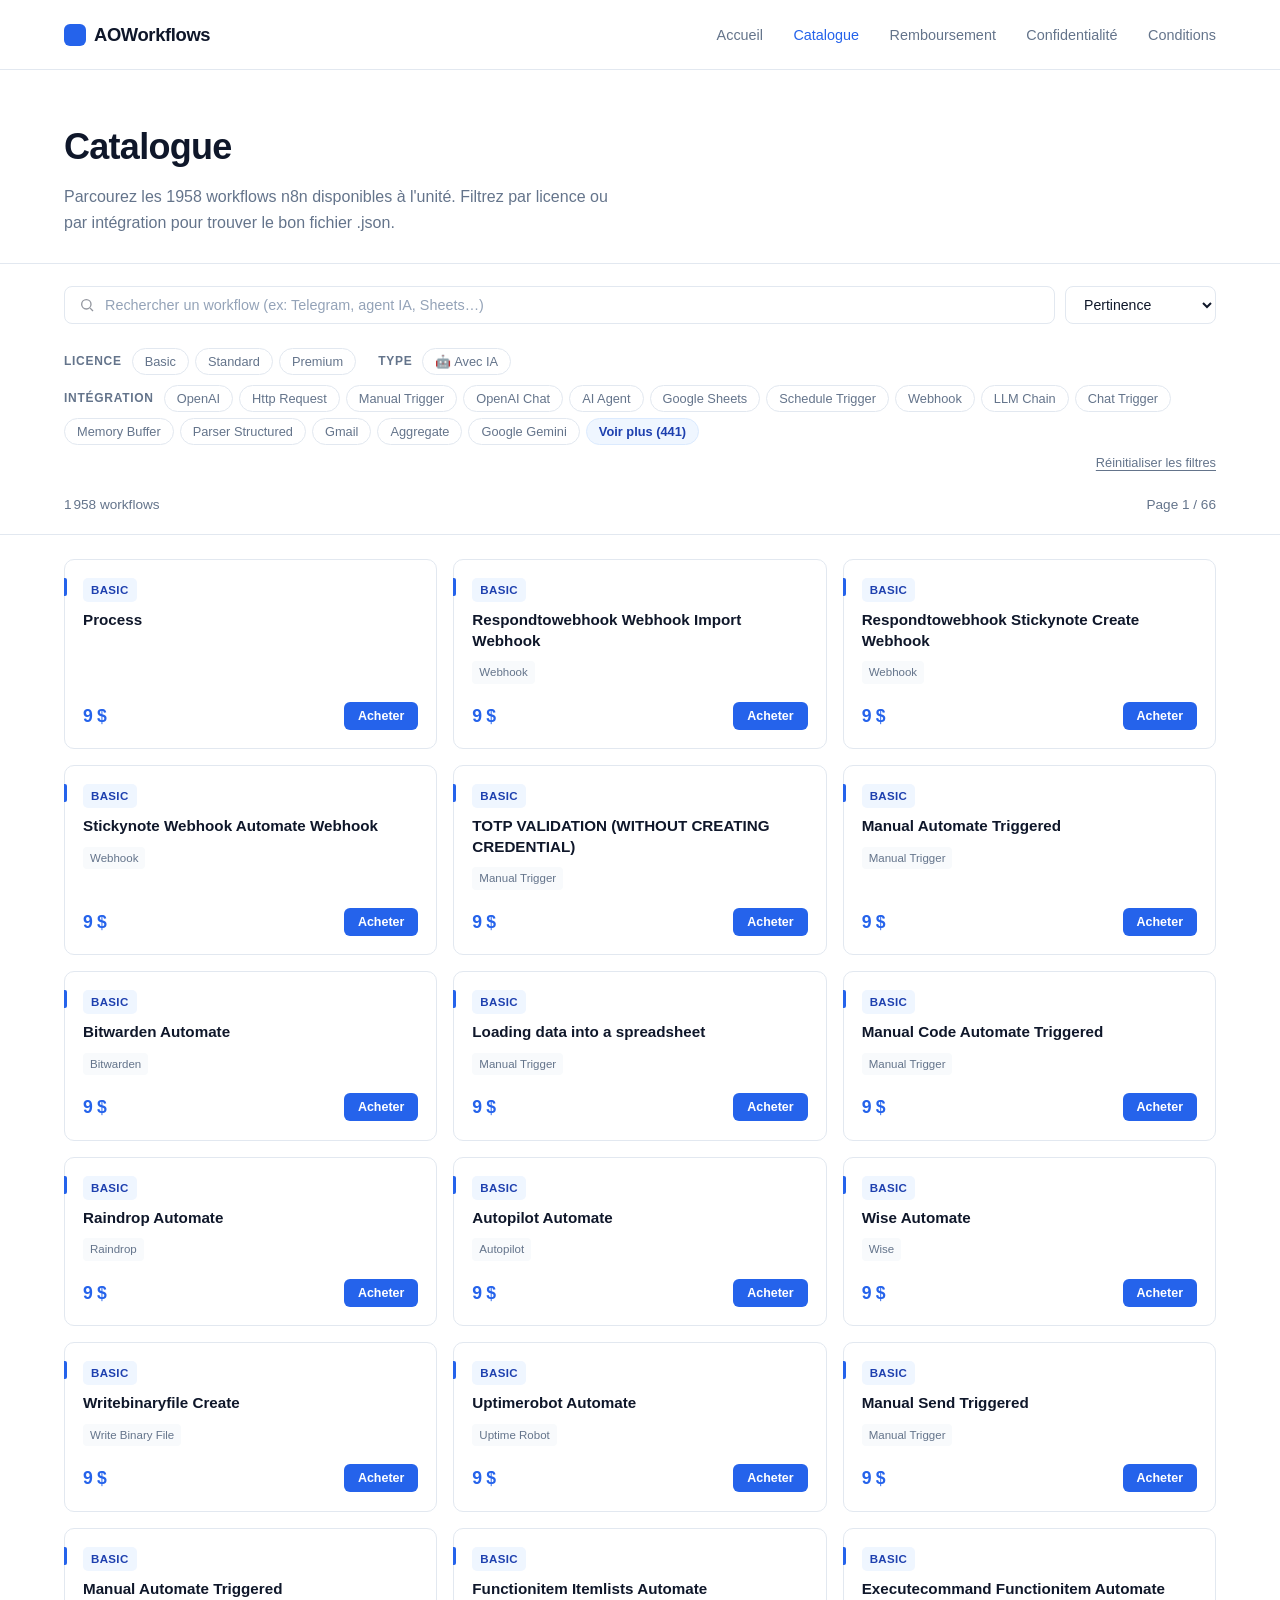
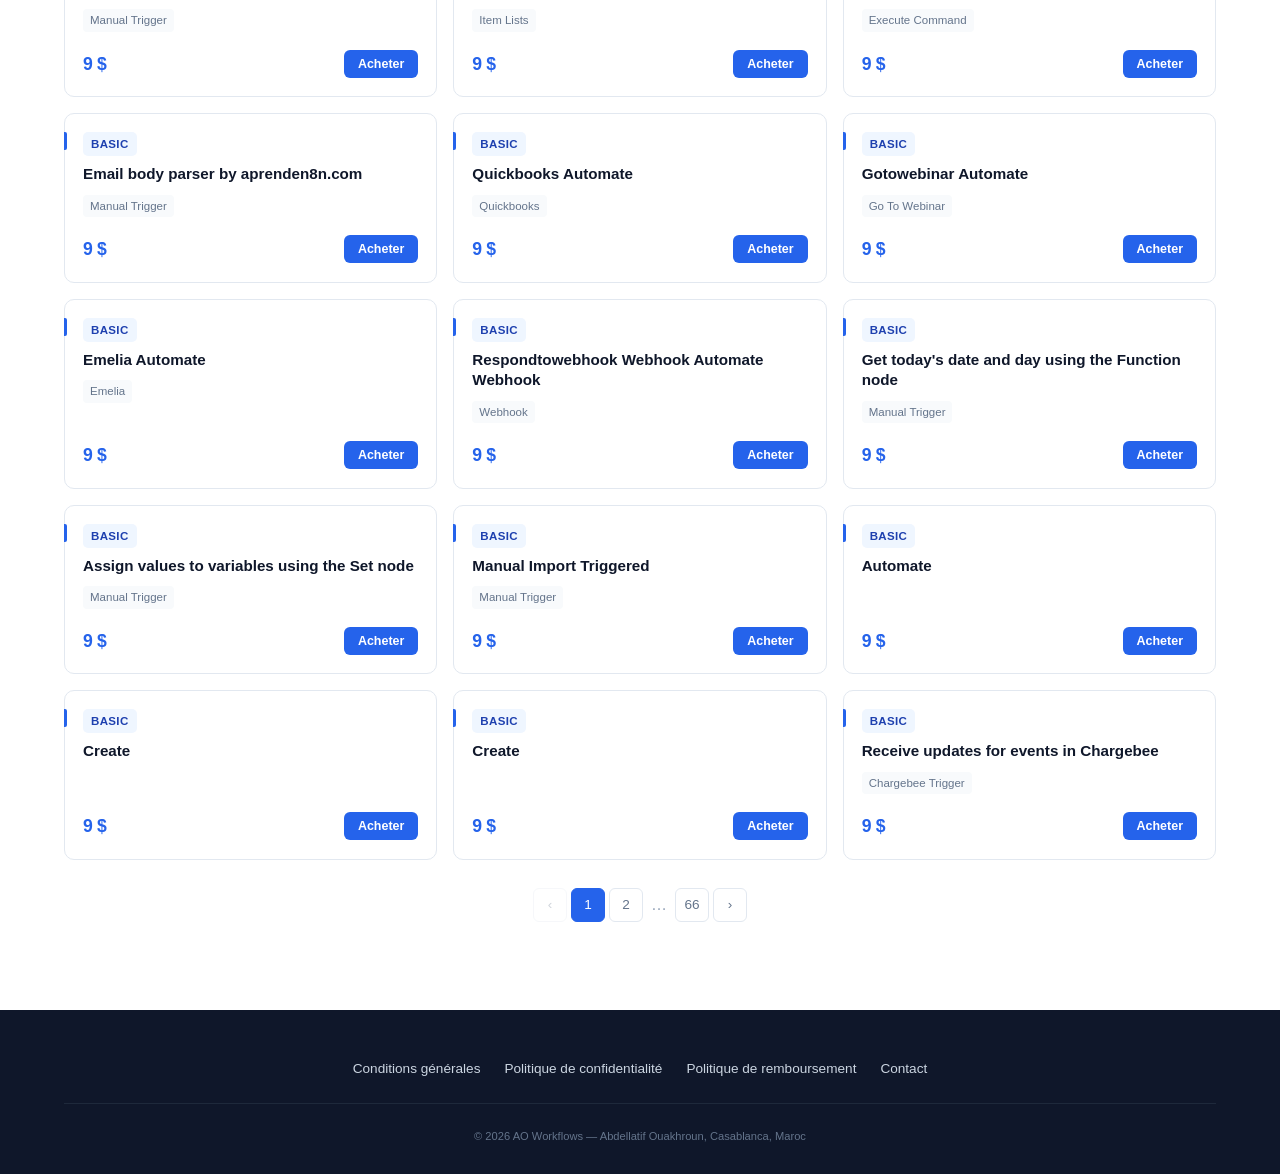
==== commit 5e6f03b7: "Update catalogue.html" ====
--- a/catalogue.html
+++ b/catalogue.html
@@ -26,7 +26,6 @@
   }
   .wrap { max-width: 1200px; margin: 0 auto; padding: 0 24px; }
 
-  /* Header */
   header {
     border-bottom: 1px solid var(--border);
     padding: 20px 0;
@@ -60,7 +59,6 @@
   }
   nav a:hover, nav a.on { color: var(--blue); }
 
-  /* Page head */
   .page-head {
     padding: 48px 0 28px;
     border-bottom: 1px solid var(--border);
@@ -77,7 +75,6 @@
     max-width: 560px;
   }
 
-  /* Toolbar sticky */
   .toolbar {
     padding: 22px 0 14px;
     position: sticky;
@@ -137,6 +134,7 @@
     flex-wrap: wrap;
     gap: 10px 22px;
     padding: 10px 0 12px;
+    align-items: flex-start;
   }
   .filter-group {
     display: flex;
@@ -174,6 +172,15 @@
     border-color: var(--blue);
     color: #fff;
   }
+  .chip.toggle-more {
+    background: var(--blue-pale);
+    border-color: var(--blue-light);
+    color: var(--blue-dark);
+    font-weight: 600;
+  }
+  .chip.toggle-more:hover {
+    background: var(--blue-light);
+  }
   .clear-btn {
     color: var(--gray);
     font-size: 0.8em;
@@ -196,7 +203,6 @@
     font-size: 0.85em;
   }
 
-  /* Résultats */
   section.results { padding: 24px 0 40px; }
   .grid {
     display: grid;
@@ -314,7 +320,6 @@
     background: var(--blue-dark);
   }
 
-  /* Empty */
   .empty {
     padding: 60px 0;
     text-align: center;
@@ -327,7 +332,6 @@
     margin-top: 6px;
   }
 
-  /* Pagination */
   .pagination {
     display: flex;
     align-items: center;
@@ -364,7 +368,6 @@
   }
   .pagination .gap { color: #94a3b8; padding: 0 4px; }
 
-  /* Footer */
   footer {
     background: var(--ink);
     color: #94a3b8;
@@ -394,7 +397,6 @@
     border-top: 1px solid #1e293b;
   }
 
-  /* Responsive */
   @media (max-width: 980px) {
     .grid { grid-template-columns: repeat(2, 1fr); }
   }
@@ -491,9 +493,12 @@
 
 <script>
 /* ---------------------------------------------------------------
-   Données réelles : chargées depuis catalog_data.json (1958 workflows)
-   Champs compacts : f=fichier, n=nom, t=tier, p=prix, i=intégrations, ai=bool, d=description
+   Catalogue dynamique avec filtres lisibles
+   - Charge catalog_data.json (1958 workflows)
+   - Affiche 15 intégrations principales + bouton "Voir plus"
+   - Traduit les noms techniques en noms lisibles
 --------------------------------------------------------------- */
+
 let CATALOG = [];
 
 const state = {
@@ -504,7 +509,113 @@
   sort: "relevance",
   page: 1,
   perPage: 30,
+  showAllIntegrations: false,
 };
+
+// Mapping des noms techniques → noms lisibles
+const NODE_LABELS = {
+  // LangChain / AI
+  "@n8n/n8n-nodes-langchain.agent": "AI Agent",
+  "@n8n/n8n-nodes-langchain.chainLlm": "LLM Chain",
+  "@n8n/n8n-nodes-langchain.chainRetrievalQa": "RAG Chain",
+  "@n8n/n8n-nodes-langchain.chainSummarization": "Summarization",
+  "@n8n/n8n-nodes-langchain.chatTrigger": "Chat Trigger",
+  "@n8n/n8n-nodes-langchain.code": "LangChain Code",
+  "@n8n/n8n-nodes-langchain.documentBinaryInputLoader": "Doc Loader (Binary)",
+  "@n8n/n8n-nodes-langchain.documentDefaultDataLoader": "Doc Loader (Default)",
+  "@n8n/n8n-nodes-langchain.documentJsonInputLoader": "Doc Loader (JSON)",
+  "@n8n/n8n-nodes-langchain.embeddingsCohere": "Embeddings Cohere",
+  "@n8n/n8n-nodes-langchain.embeddingsGoogleGemini": "Embeddings Gemini",
+  "@n8n/n8n-nodes-langchain.embeddingsMistralCloud": "Embeddings Mistral",
+  "@n8n/n8n-nodes-langchain.embeddingsOllama": "Embeddings Ollama",
+  "@n8n/n8n-nodes-langchain.embeddingsOpenAi": "Embeddings OpenAI",
+  "@n8n/n8n-nodes-langchain.informationExtractor": "Information Extractor",
+  "@n8n/n8n-nodes-langchain.lmChatAnthropic": "Anthropic Claude",
+  "@n8n/n8n-nodes-langchain.lmChatAzureOpenAi": "Azure OpenAI",
+  "@n8n/n8n-nodes-langchain.lmChatDeepSeek": "DeepSeek",
+  "@n8n/n8n-nodes-langchain.lmChatGoogleGemini": "Google Gemini",
+  "@n8n/n8n-nodes-langchain.lmChatGroq": "Groq",
+  "@n8n/n8n-nodes-langchain.lmChatMistralCloud": "Mistral Cloud",
+  "@n8n/n8n-nodes-langchain.lmChatOllama": "Ollama Chat",
+  "@n8n/n8n-nodes-langchain.lmChatOpenAi": "OpenAI Chat",
+  "@n8n/n8n-nodes-langchain.lmChatOpenRouter": "OpenRouter",
+  "@n8n/n8n-nodes-langchain.lmOllama": "Ollama LM",
+  "@n8n/n8n-nodes-langchain.lmOpenAi": "OpenAI LM",
+  "@n8n/n8n-nodes-langchain.lmOpenHuggingFaceInference": "HuggingFace",
+  "@n8n/n8n-nodes-langchain.manualChatTrigger": "Manual Chat Trigger",
+  "@n8n/n8n-nodes-langchain.mcpClientTool": "MCP Client Tool",
+  "@n8n/n8n-nodes-langchain.mcpTrigger": "MCP Trigger",
+  "@n8n/n8n-nodes-langchain.memoryBufferWindow": "Memory Buffer",
+  "@n8n/n8n-nodes-langchain.memoryManager": "Memory Manager",
+  "@n8n/n8n-nodes-langchain.memoryPostgresChat": "Memory Postgres",
+  "@n8n/n8n-nodes-langchain.memoryRedisChat": "Memory Redis",
+  "@n8n/n8n-nodes-langchain.openAi": "OpenAI",
+  "@n8n/n8n-nodes-langchain.openAiAssistant": "OpenAI Assistant",
+  "@n8n/n8n-nodes-langchain.outputParserAutofixing": "Parser Autofixing",
+  "@n8n/n8n-nodes-langchain.outputParserItemList": "Parser Item List",
+  "@n8n/n8n-nodes-langchain.outputParserStructured": "Parser Structured",
+  "@n8n/n8n-nodes-langchain.retrieverVectorStore": "Retriever Vector",
+  "@n8n/n8n-nodes-langchain.retrieverWorkflow": "Retriever Workflow",
+  "@n8n/n8n-nodes-langchain.sentimentAnalysis": "Sentiment Analysis",
+  "@n8n/n8n-nodes-langchain.textClassifier": "Text Classifier",
+  "@n8n/n8n-nodes-langchain.textSplitterCharacterTextSplitter": "Splitter Character",
+  "@n8n/n8n-nodes-langchain.textSplitterRecursiveCharacterTextSplitter": "Splitter Recursive",
+  "@n8n/n8n-nodes-langchain.textSplitterTokenSplitter": "Splitter Token",
+  "@n8n/n8n-nodes-langchain.toolCalculator": "Tool Calculator",
+  "@n8n/n8n-nodes-langchain.toolCode": "Tool Code",
+  "@n8n/n8n-nodes-langchain.toolHttpRequest": "Tool HTTP Request",
+  "@n8n/n8n-nodes-langchain.toolSerpApi": "Tool SerpAPI",
+  "@n8n/n8n-nodes-langchain.toolThink": "Tool Think",
+  "@n8n/n8n-nodes-langchain.toolWikipedia": "Tool Wikipedia",
+  "@n8n/n8n-nodes-langchain.toolWorkflow": "Tool Workflow",
+  "@n8n/n8n-nodes-langchain.vectorStoreInMemory": "Vector Store Memory",
+  "@n8n/n8n-nodes-langchain.vectorStorePGVector": "Vector Store PGVector",
+  "@n8n/n8n-nodes-langchain.vectorStorePinecone": "Vector Store Pinecone",
+  "@n8n/n8n-nodes-langchain.vectorStoreQdrant": "Vector Store Qdrant",
+  "@n8n/n8n-nodes-langchain.vectorStoreSupabase": "Vector Store Supabase",
+  // Custom packages
+  "@custom-js/n8n-nodes-pdf-toolkit.CompressPDF": "PDF Compress",
+  "@custom-js/n8n-nodes-pdf-toolkit.ExtractPages": "PDF Extract Pages",
+  "@custom-js/n8n-nodes-pdf-toolkit.PdfToPng": "PDF to PNG",
+  "@custom-js/n8n-nodes-pdf-toolkit.PdfToText": "PDF to Text",
+  "@custom-js/n8n-nodes-pdf-toolkit.html2Pdf": "HTML to PDF",
+  "@custom-js/n8n-nodes-pdf-toolkit.mergePdfs": "PDF Merge",
+  "@custom-js/n8n-nodes-pdf-toolkit.websiteScreenshot": "Website Screenshot",
+  "@horka.tv/n8n-nodes-storage-kv.keyValueStorage": "Key-Value Storage",
+  "@searchapi/n8n-nodes-searchapi.searchApi": "SearchAPI",
+  "@searchapi/n8n-nodes-searchapi.searchApiTool": "SearchAPI Tool",
+  "n8n-nodes-dataforseo.dataForSeo": "DataForSEO",
+  "n8n-nodes-document-generator.DocumentGenerator": "Document Generator",
+  "n8n-nodes-exif-data.exifData": "EXIF Data",
+  "n8n-nodes-klicktipp.klicktipp": "KlickTipp",
+  "n8n-nodes-mcp.mcpClient": "MCP Client",
+  "n8n-nodes-mcp.mcpClientTool": "MCP Client Tool",
+  "n8n-nodes-netsuite.netsuite": "NetSuite",
+  "n8n-nodes-ntfy.Ntfy": "ntfy",
+  "n8n-nodes-youtube-transcription.youtubeTranscripter": "YouTube Transcription",
+  "CUSTOM.klicktipp": "KlickTipp (Custom)",
+  "CUSTOM.klicktippTrigger": "KlickTipp Trigger",
+};
+
+// 15 intégrations principales affichées par défaut
+const PRIMARY_INTEGRATIONS = [
+  "OpenAI", "Telegram", "Google Sheets", "Google Drive", "Gmail",
+  "Discord", "Slack", "Webhook", "HTTP Request", "Notion",
+  "Airtable", "HubSpot", "Stripe", "Shopify", "PostgreSQL",
+];
+
+function prettifyNodeName(raw) {
+  if (NODE_LABELS[raw]) return NODE_LABELS[raw];
+  // Nettoyage basique : enlever les packages techniques et mettre en forme
+  let s = raw;
+  s = s.replace(/^@[\w-]+\/n8n-nodes-[\w-]+\./, "");
+  s = s.replace(/^n8n-nodes-[\w-]+\./, "");
+  s = s.replace(/^CUSTOM\./, "");
+  // camelCase → mots séparés
+  s = s.replace(/([a-z])([A-Z])/g, "$1 $2");
+  s = s.replace(/([A-Z]+)([A-Z][a-z])/g, "$1 $2");
+  return s.charAt(0).toUpperCase() + s.slice(1);
+}
 
 fetch('catalog_data.json')
   .then(r => r.json())
@@ -521,30 +632,84 @@
   });
 
 function initFilters(){
-  const allTiers = ["Basic", "Standard", "Premium"];
-  renderChipGroup("tierFilters", allTiers, val => {
+  // Licence
+  renderChipGroup("tierFilters", ["Basic", "Standard", "Premium"], val => {
     state.tier = state.tier === val ? null : val;
     state.page = 1;
     render();
   });
 
+  // IA
   renderChipGroup("aiFilters", ["🤖 Avec IA"], () => {
     state.aiOnly = !state.aiOnly;
     state.page = 1;
     render();
   });
 
-  // TOUTES les intégrations, pas de slice
-  const allIntegrations = [...new Set(CATALOG.flatMap(i => i.i || []))].sort();
-  renderChipGroup("integFilters", allIntegrations, val => {
-    state.integration = state.integration === val ? null : val;
-    state.page = 1;
-    render();
-  });
+  // Intégrations : on calcule le top par fréquence
+  const counts = {};
+  CATALOG.forEach(item => {
+    (item.i || []).forEach(node => {
+      counts[node] = (counts[node] || 0) + 1;
+    });
+  });
+
+  // Top 15 par fréquence
+  const top15 = Object.entries(counts)
+    .sort((a, b) => b[1] - a[1])
+    .slice(0, 15)
+    .map(([node]) => node);
+
+  const primaryNodes = [...new Set([...PRIMARY_INTEGRATIONS.map(name => {
+    return Object.keys(NODE_LABELS).find(k => NODE_LABELS[k] === name);
+  }).filter(Boolean), ...top15])].slice(0, 15);
+
+  // Toutes les intégrations triées alphabétiquement par nom lisible
+  const allNodes = Object.keys(counts).sort((a, b) => {
+    return prettifyNodeName(a).localeCompare(prettifyNodeName(b));
+  });
+
+  renderIntegrationChips(primaryNodes, allNodes);
+}
+
+function renderIntegrationChips(primary, all){
+  const container = document.getElementById("integFilters");
+  // Supprime tout sauf le label
+  [...container.querySelectorAll(".chip")].forEach(c => c.remove());
+
+  const nodes = state.showAllIntegrations ? all : primary;
+
+  nodes.forEach(node => {
+    const chip = document.createElement("button");
+    chip.className = "chip";
+    chip.textContent = prettifyNodeName(node);
+    chip.dataset.val = node;
+    chip.title = node; // tooltip = nom technique
+    if (state.integration === node) chip.classList.add("active");
+    chip.addEventListener("click", () => {
+      state.integration = state.integration === node ? null : node;
+      state.page = 1;
+      render();
+    });
+    container.appendChild(chip);
+  });
+
+  // Bouton "Voir plus" / "Voir moins"
+  const toggle = document.createElement("button");
+  toggle.className = "chip toggle-more";
+  toggle.textContent = state.showAllIntegrations
+    ? "Voir moins"
+    : `Voir plus (${all.length})`;
+  toggle.addEventListener("click", () => {
+    state.showAllIntegrations = !state.showAllIntegrations;
+    renderIntegrationChips(primary, all);
+  });
+  container.appendChild(toggle);
 }
 
 function renderChipGroup(containerId, values, onClick){
   const container = document.getElementById(containerId);
+  [...container.querySelectorAll(".chip")].forEach(c => c.remove());
   values.forEach(val => {
     const chip = document.createElement("button");
     chip.className = "chip";
@@ -558,7 +723,6 @@
 function syncChipStates(){
   document.querySelectorAll("#tierFilters .chip").forEach(c => c.classList.toggle("active", c.dataset.val === state.tier));
   document.querySelectorAll("#aiFilters .chip").forEach(c => c.classList.toggle("active", state.aiOnly));
-  document.querySelectorAll("#integFilters .chip").forEach(c => c.classList.toggle("active", c.dataset.val === state.integration));
 }
 
 function getFiltered(){
@@ -597,11 +761,18 @@
   pageItems.forEach(item => {
     const card = document.createElement("div");
     card.className = "card";
+
+    // Traduire les tags d'intégration pour l'affichage
+    const tagsHtml = (item.i || [])
+      .slice(0, 3)
+      .map(t => `<span class="tag">${escapeHtml(prettifyNodeName(t))}</span>`)
+      .join("");
+
     card.innerHTML = `
       <div class="tier">${item.t}${item.ai ? '<span class="ai-flag">🤖 IA</span>' : ''}</div>
       <h3>${escapeHtml(item.n)}</h3>
       ${item.d ? `<div class="desc">${escapeHtml(item.d)}</div>` : ''}
-      <div class="tags">${(item.i || []).map(t => `<span class="tag">${escapeHtml(t)}</span>`).join("")}</div>
+      <div class="tags">${tagsHtml}</div>
       <div class="foot">
         <div class="price">${item.p} $</div>
         <button class="buy-btn" data-file="${escapeHtml(item.f)}">Acheter</button>
@@ -612,7 +783,6 @@
 
   grid.querySelectorAll('.buy-btn').forEach(el => {
     el.addEventListener('click', () => {
-      // Paddle sera branché ici plus tard
       alert('Checkout en cours de configuration pour : ' + el.dataset.file);
     });
   });
@@ -655,7 +825,7 @@
 
 function escapeHtml(str) {
   const div = document.createElement('div');
-  div.textContent = str;
+  div.textContent = String(str);
   return div.innerHTML;
 }
 
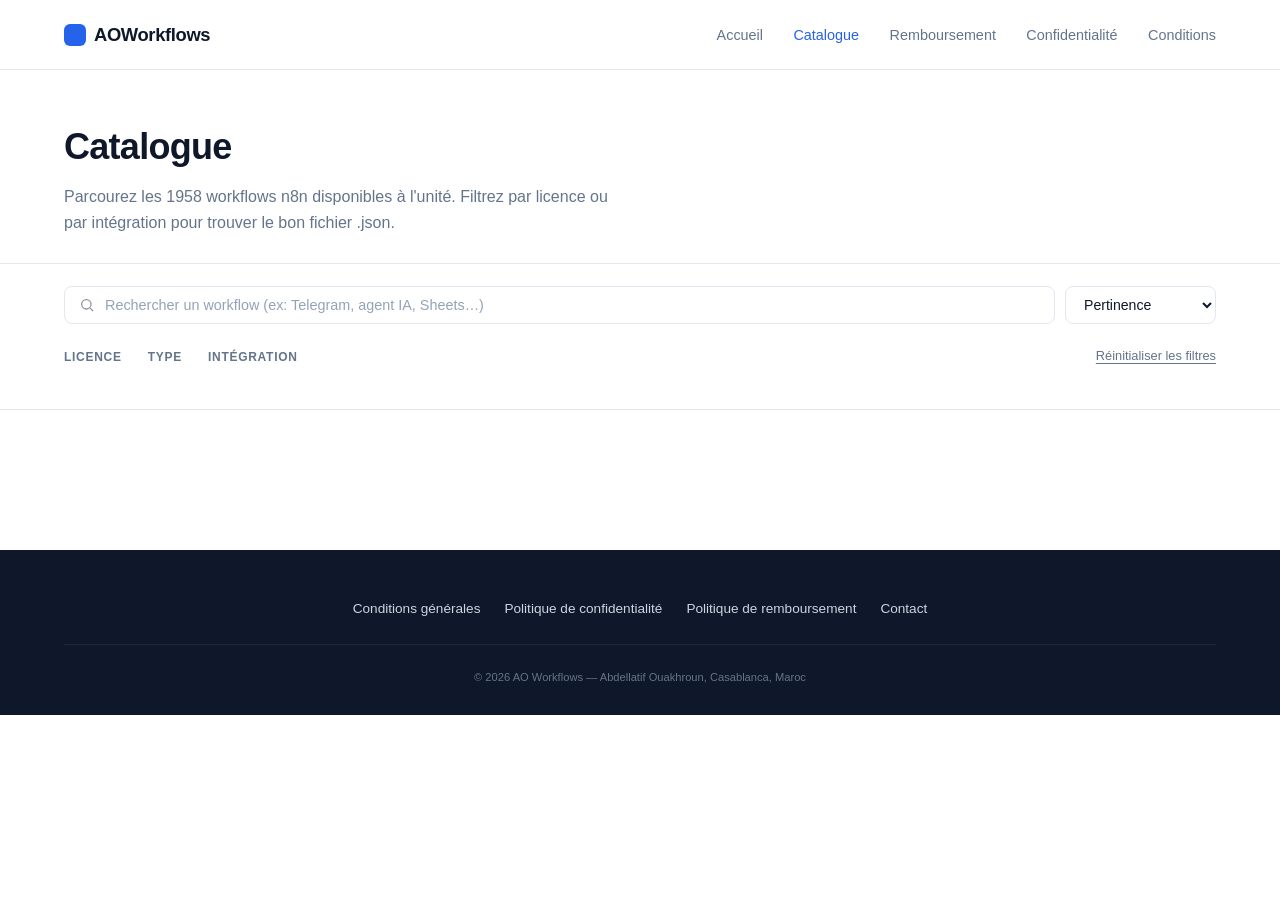
==== commit de184862: "Update catalogue.html" ====
--- a/catalogue.html
+++ b/catalogue.html
@@ -5,6 +5,10 @@
 <meta name="viewport" content="width=device-width, initial-scale=1.0">
 <title>Catalogue — AOWorkflows</title>
 <meta name="description" content="Catalogue complet des 1958 workflows n8n AOWorkflows. Filtrez par licence, intégration ou type d'IA.">
+<script src="https://cdn.paddle.com/paddle/v2/paddle.js"></script>
+<script type="text/javascript">
+  Paddle.Initialize({ token: "YOUR_CLIENT_TOKEN_HERE" });
+</script>
 <style>
   * { box-sizing: border-box; margin: 0; padding: 0; }
   :root {
@@ -493,10 +497,7 @@
 
 <script>
 /* ---------------------------------------------------------------
-   Catalogue dynamique avec filtres lisibles
-   - Charge catalog_data.json (1958 workflows)
-   - Affiche 15 intégrations principales + bouton "Voir plus"
-   - Traduit les noms techniques en noms lisibles
+   Catalogue + Paddle
 --------------------------------------------------------------- */
 
 let CATALOG = [];
@@ -512,9 +513,17 @@
   showAllIntegrations: false,
 };
 
-// Mapping des noms techniques → noms lisibles
+const PRICE_IDS = {
+  "AI Agents & Chatbots":       "pri_01m1t13wzc2mr996x8hvz28na0",
+  "Google Workspace":           "pri_01m1t1bayzghvn4s620a4haxdn",
+  "Scheduled & Cron Jobs":      "pri_01m1t1ha40yxakg9pvn1wxyp9b",
+  "Webhook & API Integrations": "pri_01m1t1pt2vx6fme3p9a9v5yxnn",
+  "Social Media Automation":    "pri_01m1t1swx84q5ghegwd72grpex",
+  "Telegram Automation":        "pri_01m1t1x17cevjx82ysphfet716",
+  "CRM & Sales":                "pri_01m1t21d42wta2dja4nmdea277"
+};
+
 const NODE_LABELS = {
-  // LangChain / AI
   "@n8n/n8n-nodes-langchain.agent": "AI Agent",
   "@n8n/n8n-nodes-langchain.chainLlm": "LLM Chain",
   "@n8n/n8n-nodes-langchain.chainRetrievalQa": "RAG Chain",
@@ -573,7 +582,6 @@
   "@n8n/n8n-nodes-langchain.vectorStorePinecone": "Vector Store Pinecone",
   "@n8n/n8n-nodes-langchain.vectorStoreQdrant": "Vector Store Qdrant",
   "@n8n/n8n-nodes-langchain.vectorStoreSupabase": "Vector Store Supabase",
-  // Custom packages
   "@custom-js/n8n-nodes-pdf-toolkit.CompressPDF": "PDF Compress",
   "@custom-js/n8n-nodes-pdf-toolkit.ExtractPages": "PDF Extract Pages",
   "@custom-js/n8n-nodes-pdf-toolkit.PdfToPng": "PDF to PNG",
@@ -597,7 +605,6 @@
   "CUSTOM.klicktippTrigger": "KlickTipp Trigger",
 };
 
-// 15 intégrations principales affichées par défaut
 const PRIMARY_INTEGRATIONS = [
   "OpenAI", "Telegram", "Google Sheets", "Google Drive", "Gmail",
   "Discord", "Slack", "Webhook", "HTTP Request", "Notion",
@@ -606,12 +613,10 @@
 
 function prettifyNodeName(raw) {
   if (NODE_LABELS[raw]) return NODE_LABELS[raw];
-  // Nettoyage basique : enlever les packages techniques et mettre en forme
   let s = raw;
   s = s.replace(/^@[\w-]+\/n8n-nodes-[\w-]+\./, "");
   s = s.replace(/^n8n-nodes-[\w-]+\./, "");
   s = s.replace(/^CUSTOM\./, "");
-  // camelCase → mots séparés
   s = s.replace(/([a-z])([A-Z])/g, "$1 $2");
   s = s.replace(/([A-Z]+)([A-Z][a-z])/g, "$1 $2");
   return s.charAt(0).toUpperCase() + s.slice(1);
@@ -632,21 +637,18 @@
   });
 
 function initFilters(){
-  // Licence
   renderChipGroup("tierFilters", ["Basic", "Standard", "Premium"], val => {
     state.tier = state.tier === val ? null : val;
     state.page = 1;
     render();
   });
 
-  // IA
   renderChipGroup("aiFilters", ["🤖 Avec IA"], () => {
     state.aiOnly = !state.aiOnly;
     state.page = 1;
     render();
   });
 
-  // Intégrations : on calcule le top par fréquence
   const counts = {};
   CATALOG.forEach(item => {
     (item.i || []).forEach(node => {
@@ -654,7 +656,6 @@
     });
   });
 
-  // Top 15 par fréquence
   const top15 = Object.entries(counts)
     .sort((a, b) => b[1] - a[1])
     .slice(0, 15)
@@ -664,7 +665,6 @@
     return Object.keys(NODE_LABELS).find(k => NODE_LABELS[k] === name);
   }).filter(Boolean), ...top15])].slice(0, 15);
 
-  // Toutes les intégrations triées alphabétiquement par nom lisible
   const allNodes = Object.keys(counts).sort((a, b) => {
     return prettifyNodeName(a).localeCompare(prettifyNodeName(b));
   });
@@ -674,7 +674,6 @@
 
 function renderIntegrationChips(primary, all){
   const container = document.getElementById("integFilters");
-  // Supprime tout sauf le label
   [...container.querySelectorAll(".chip")].forEach(c => c.remove());
 
   const nodes = state.showAllIntegrations ? all : primary;
@@ -684,7 +683,7 @@
     chip.className = "chip";
     chip.textContent = prettifyNodeName(node);
     chip.dataset.val = node;
-    chip.title = node; // tooltip = nom technique
+    chip.title = node;
     if (state.integration === node) chip.classList.add("active");
     chip.addEventListener("click", () => {
       state.integration = state.integration === node ? null : node;
@@ -694,7 +693,6 @@
     container.appendChild(chip);
   });
 
-  // Bouton "Voir plus" / "Voir moins"
   const toggle = document.createElement("button");
   toggle.className = "chip toggle-more";
   toggle.textContent = state.showAllIntegrations
@@ -745,6 +743,26 @@
   return items;
 }
 
+function getPriceIdForCard(card) {
+  const title = card.querySelector('h3').textContent.trim();
+  if (PRICE_IDS[title]) return PRICE_IDS[title];
+
+  if (/AI Agents|Chatbots/i.test(title))            return PRICE_IDS["AI Agents & Chatbots"];
+  if (/Google Workspace|Sheets|Drive|Calendar|Gmail/i.test(title)) return PRICE_IDS["Google Workspace"];
+  if (/Scheduled|Cron/i.test(title))                return PRICE_IDS["Scheduled & Cron Jobs"];
+  if (/Webhook|API/i.test(title))                   return PRICE_IDS["Webhook & API Integrations"];
+  if (/Social Media|Twitter|Discord|Slack/i.test(title)) return PRICE_IDS["Social Media Automation"];
+  if (/Telegram/i.test(title))                      return PRICE_IDS["Telegram Automation"];
+  if (/CRM|HubSpot|Salesforce|Pipedrive/i.test(title)) return PRICE_IDS["CRM & Sales"];
+
+  const tier = card.querySelector('.tier').textContent.toUpperCase();
+  if (tier.includes("BASIC"))    return PRICE_IDS["AI Agents & Chatbots"];
+  if (tier.includes("STANDARD")) return PRICE_IDS["Google Workspace"];
+  if (tier.includes("PREMIUM"))  return PRICE_IDS["Social Media Automation"];
+
+  return PRICE_IDS["AI Agents & Chatbots"];
+}
+
 function render(){
   syncChipStates();
   const filtered = getFiltered();
@@ -762,7 +780,6 @@
     const card = document.createElement("div");
     card.className = "card";
 
-    // Traduire les tags d'intégration pour l'affichage
     const tagsHtml = (item.i || [])
       .slice(0, 3)
       .map(t => `<span class="tag">${escapeHtml(prettifyNodeName(t))}</span>`)
@@ -783,7 +800,17 @@
 
   grid.querySelectorAll('.buy-btn').forEach(el => {
     el.addEventListener('click', () => {
-      alert('Checkout en cours de configuration pour : ' + el.dataset.file);
+      const card = el.closest('.card');
+      const priceId = getPriceIdForCard(card);
+
+      Paddle.Checkout.open({
+        items: [{ priceId: priceId, quantity: 1 }],
+        settings: {
+          displayMode: "overlay",
+          theme: "light",
+          locale: "fr"
+        }
+      });
     });
   });
 
@@ -800,52 +827,4 @@
   el.innerHTML = "";
   if (totalPages <= 1) return;
 
-  const addBtn = (label, page, opts = {}) => {
-    const btn = document.createElement("button");
-    btn.textContent = label;
-    if (opts.active) btn.classList.add("active");
-    if (opts.disabled) btn.disabled = true;
-    btn.addEventListener("click", () => { state.page = page; render(); window.scrollTo({top:0, behavior:"smooth"}); });
-    el.appendChild(btn);
-  };
-  const addGap = () => { const s = document.createElement("span"); s.className = "gap"; s.textContent = "…"; el.appendChild(s); };
-
-  addBtn("‹", Math.max(1, state.page - 1), { disabled: state.page === 1 });
-
-  const pages = new Set([1, totalPages, state.page, state.page - 1, state.page + 1]);
-  let prev = 0;
-  [...pages].filter(p => p >= 1 && p <= totalPages).sort((a,b)=>a-b).forEach(p => {
-    if (prev && p - prev > 1) addGap();
-    addBtn(String(p), p, { active: p === state.page });
-    prev = p;
-  });
-
-  addBtn("›", Math.min(totalPages, state.page + 1), { disabled: state.page === totalPages });
-}
-
-function escapeHtml(str) {
-  const div = document.createElement('div');
-  div.textContent = String(str);
-  return div.innerHTML;
-}
-
-document.getElementById("search").addEventListener("input", e => {
-  state.query = e.target.value;
-  state.page = 1;
-  render();
-});
-document.getElementById("sort").addEventListener("change", e => {
-  state.sort = e.target.value;
-  render();
-});
-document.getElementById("clearBtn").addEventListener("click", () => {
-  state.query = ""; state.tier = null; state.aiOnly = false; state.integration = null;
-  state.sort = "relevance"; state.page = 1;
-  document.getElementById("search").value = "";
-  document.getElementById("sort").value = "relevance";
-  render();
-});
-</script>
-
-</body>
-</html>
+  const addBtn = (
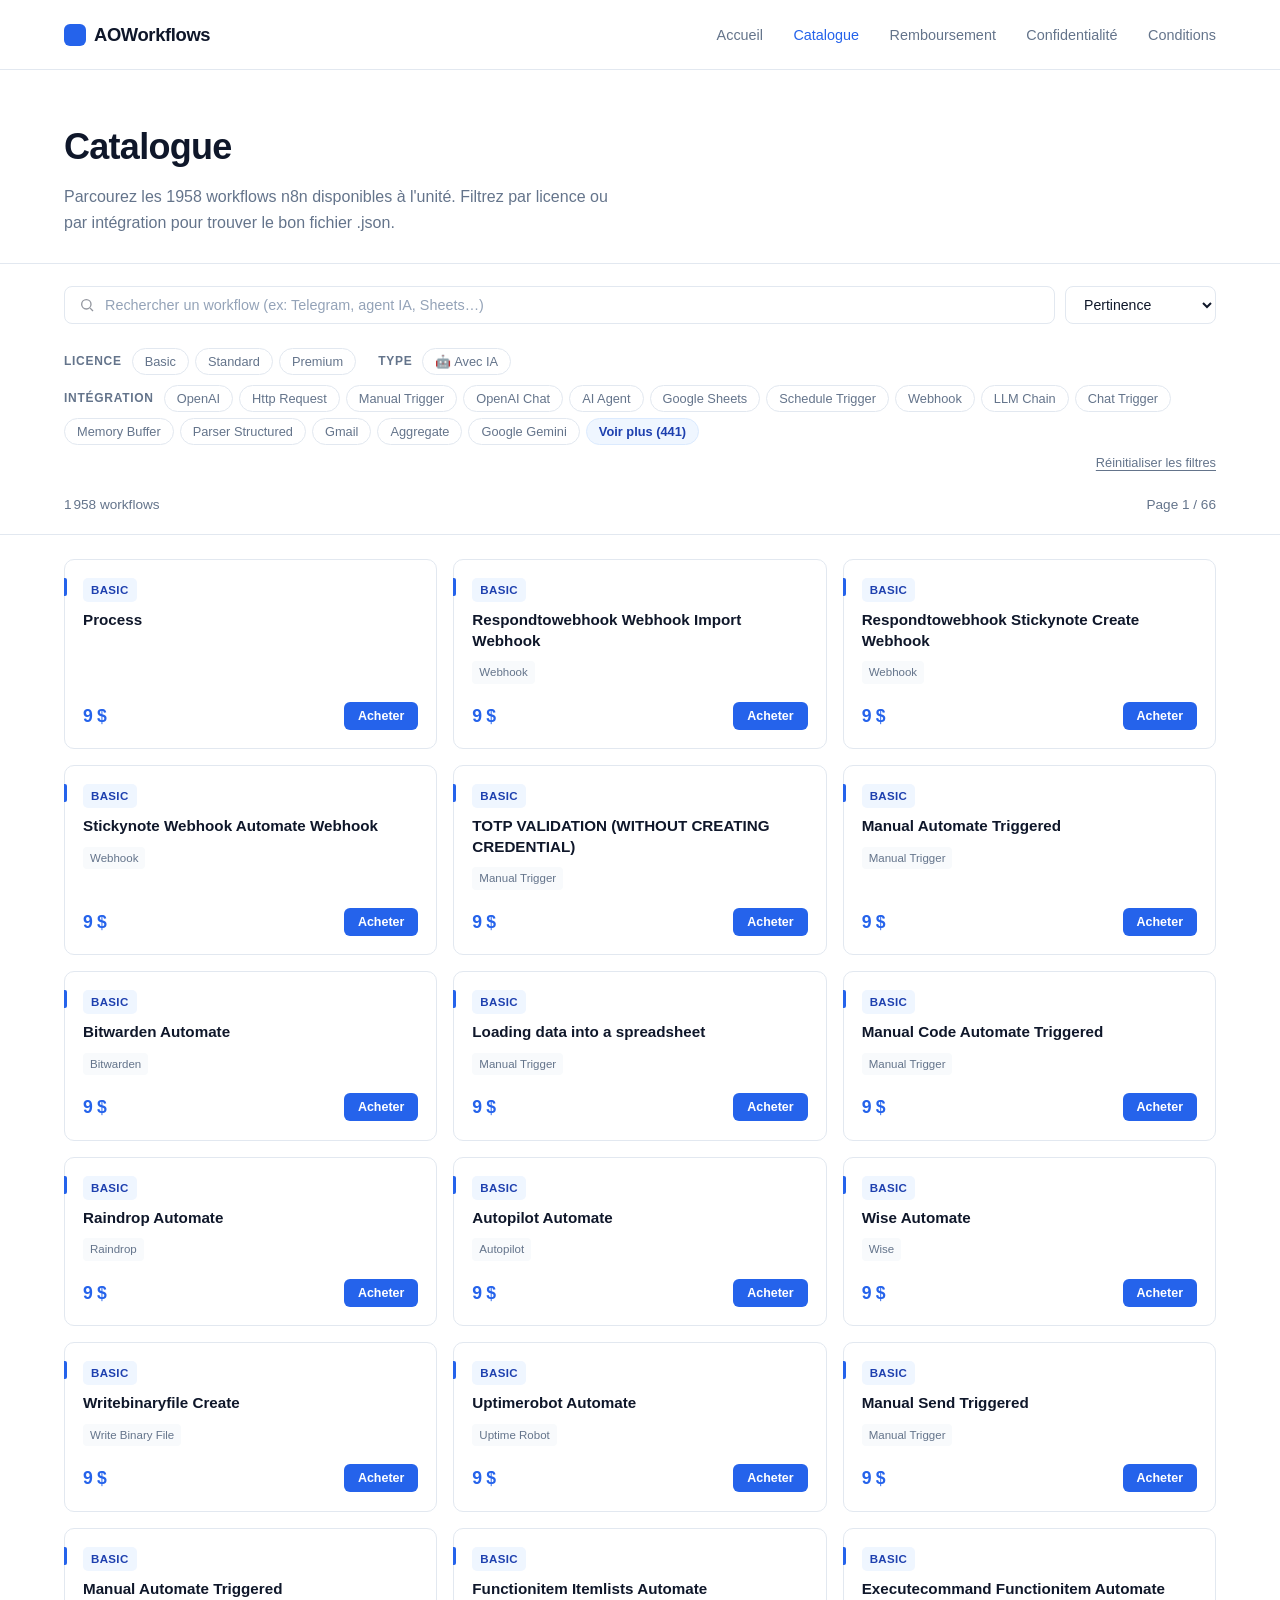
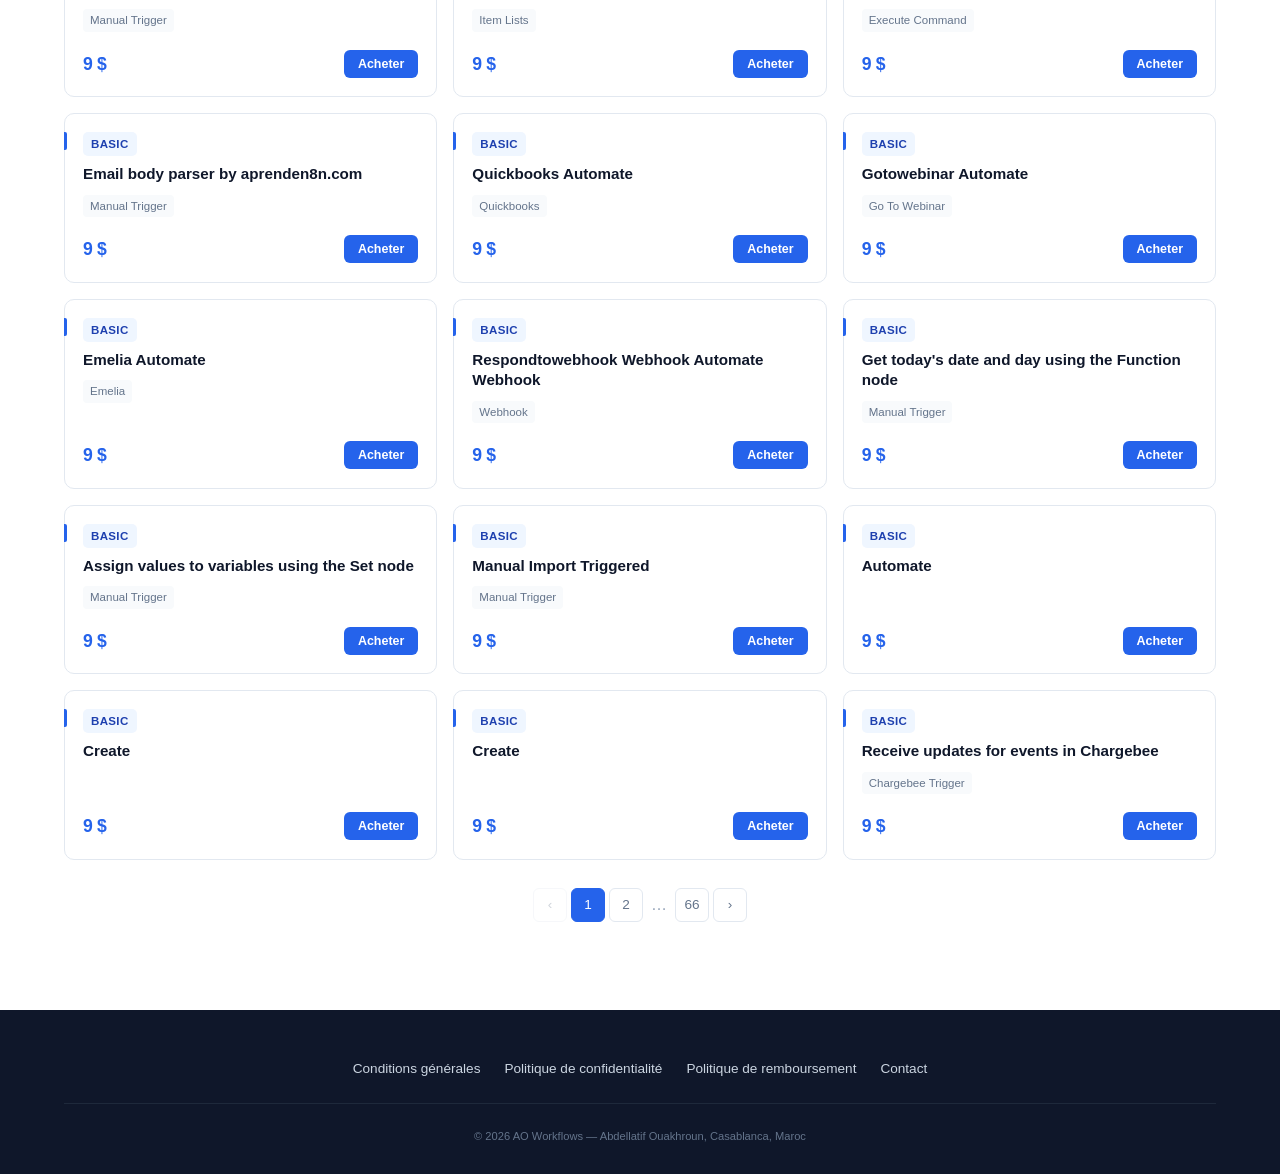
==== commit 4563c213: "Update catalogue.html" ====
--- a/catalogue.html
+++ b/catalogue.html
@@ -7,7 +7,7 @@
 <meta name="description" content="Catalogue complet des 1958 workflows n8n AOWorkflows. Filtrez par licence, intégration ou type d'IA.">
 <script src="https://cdn.paddle.com/paddle/v2/paddle.js"></script>
 <script type="text/javascript">
-  Paddle.Initialize({ token: "YOUR_CLIENT_TOKEN_HERE" });
+  Paddle.Initialize({ token: "live_4395124b087360d70bdecb45656" });
 </script>
 <style>
   * { box-sizing: border-box; margin: 0; padding: 0; }
@@ -497,7 +497,7 @@
 
 <script>
 /* ---------------------------------------------------------------
-   Catalogue + Paddle
+   Catalogue + Paddle checkout
 --------------------------------------------------------------- */
 
 let CATALOG = [];
@@ -827,4 +827,52 @@
   el.innerHTML = "";
   if (totalPages <= 1) return;
 
-  const addBtn = (
+  const addBtn = (label, page, opts = {}) => {
+    const btn = document.createElement("button");
+    btn.textContent = label;
+    if (opts.active) btn.classList.add("active");
+    if (opts.disabled) btn.disabled = true;
+    btn.addEventListener("click", () => { state.page = page; render(); window.scrollTo({top:0, behavior:"smooth"}); });
+    el.appendChild(btn);
+  };
+  const addGap = () => { const s = document.createElement("span"); s.className = "gap"; s.textContent = "…"; el.appendChild(s); };
+
+  addBtn("‹", Math.max(1, state.page - 1), { disabled: state.page === 1 });
+
+  const pages = new Set([1, totalPages, state.page, state.page - 1, state.page + 1]);
+  let prev = 0;
+  [...pages].filter(p => p >= 1 && p <= totalPages).sort((a,b)=>a-b).forEach(p => {
+    if (prev && p - prev > 1) addGap();
+    addBtn(String(p), p, { active: p === state.page });
+    prev = p;
+  });
+
+  addBtn("›", Math.min(totalPages, state.page + 1), { disabled: state.page === totalPages });
+}
+
+function escapeHtml(str) {
+  const div = document.createElement('div');
+  div.textContent = String(str);
+  return div.innerHTML;
+}
+
+document.getElementById("search").addEventListener("input", e => {
+  state.query = e.target.value;
+  state.page = 1;
+  render();
+});
+document.getElementById("sort").addEventListener("change", e => {
+  state.sort = e.target.value;
+  render();
+});
+document.getElementById("clearBtn").addEventListener("click", () => {
+  state.query = ""; state.tier = null; state.aiOnly = false; state.integration = null;
+  state.sort = "relevance"; state.page = 1;
+  document.getElementById("search").value = "";
+  document.getElementById("sort").value = "relevance";
+  render();
+});
+</script>
+
+</body>
+</html>
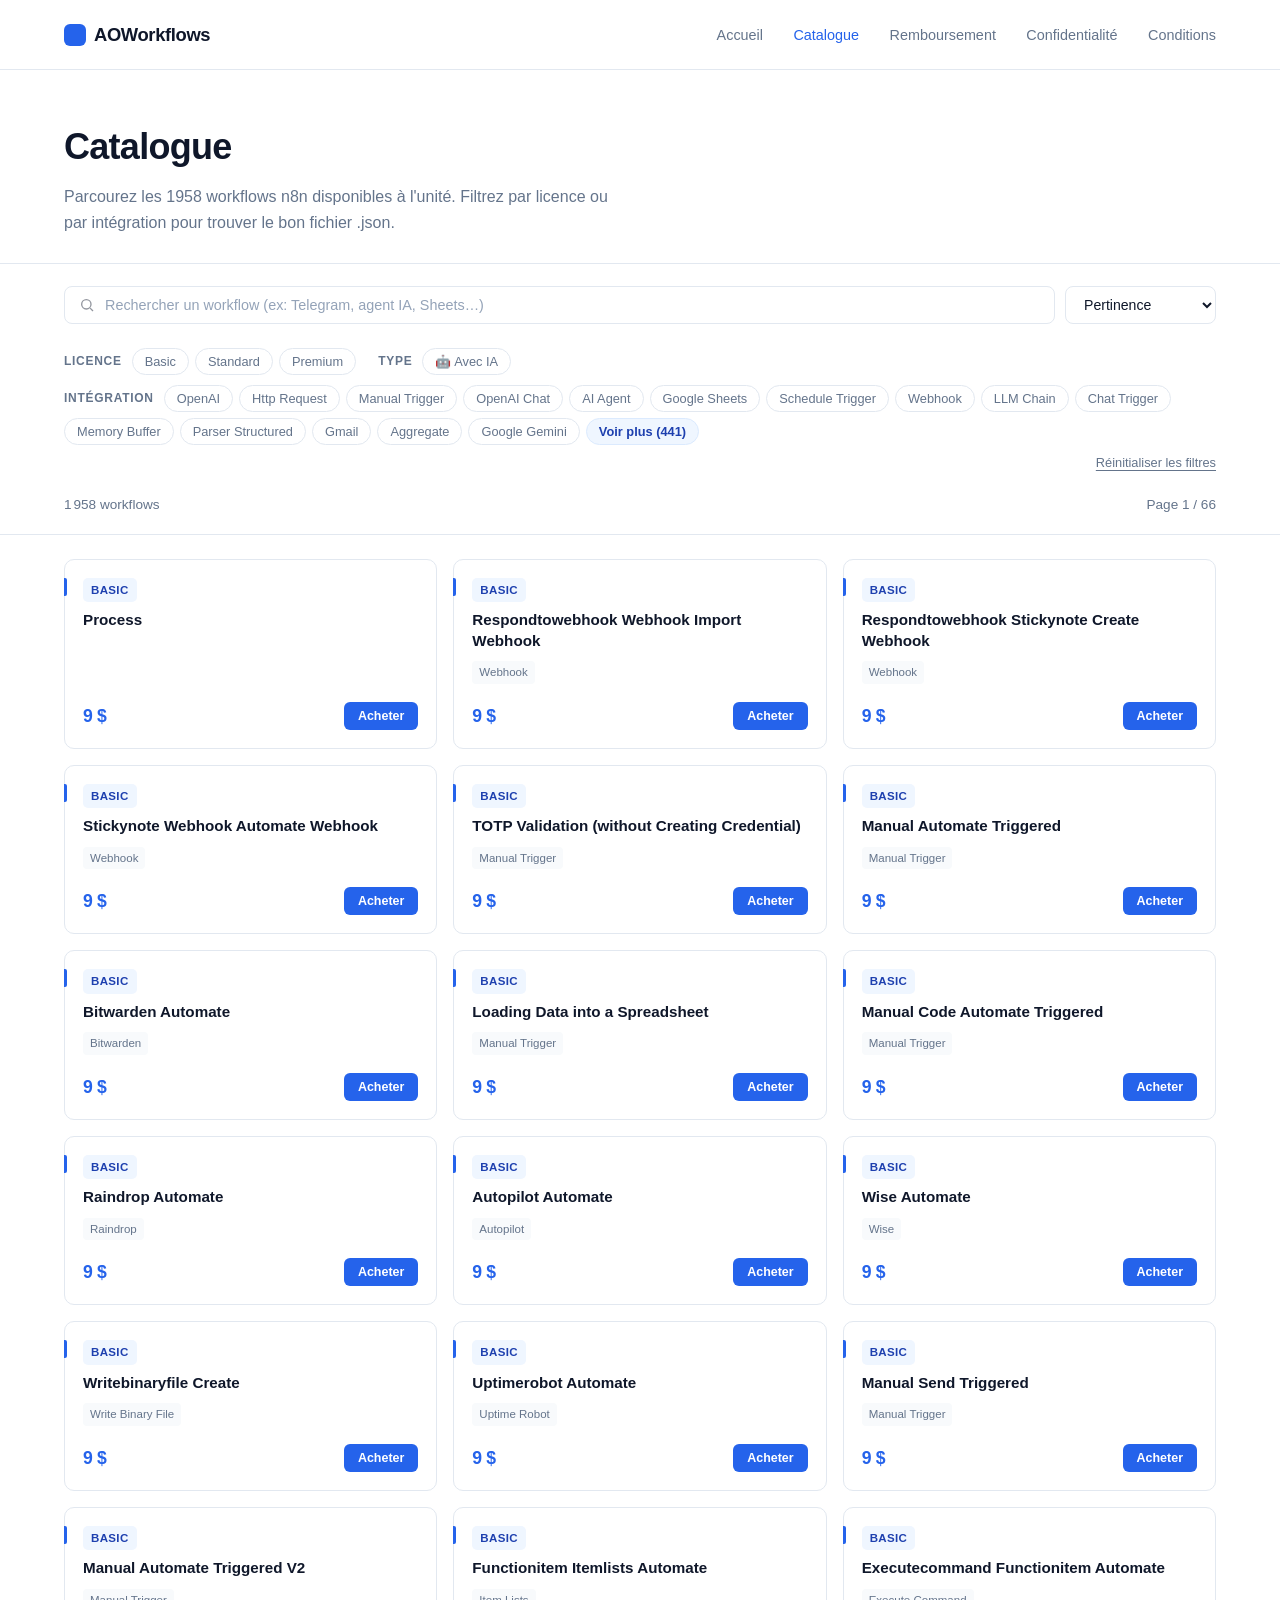
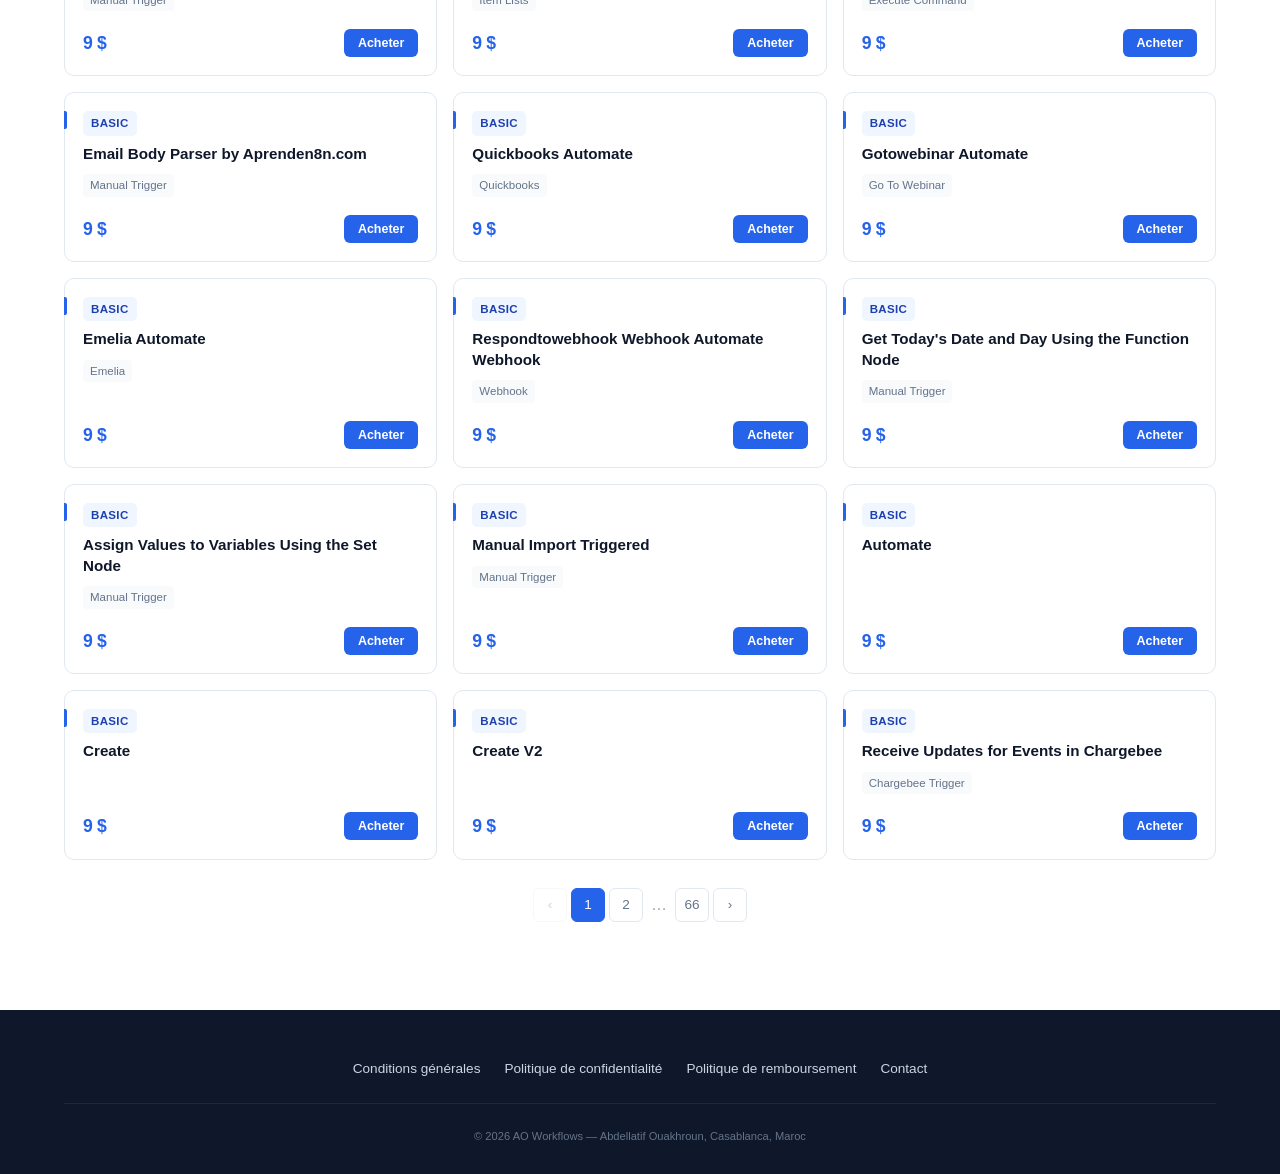
==== commit 4d95c0f9: "Update catalogue.html" ====
--- a/catalogue.html
+++ b/catalogue.html
@@ -497,8 +497,17 @@
 
 <script>
 /* ---------------------------------------------------------------
-   Catalogue + Paddle checkout
---------------------------------------------------------------- */
+   Catalogue + Paddle checkout (version corrigée)
+   --------------------------------------------------------------- */
+
+/* ============================================================
+   1. PRIX PADDLE PAR TIER (⚠️ VOS VRAIS PRICE IDS)
+   ============================================================ */
+const PADDLE_PRICE_BY_TIER = {
+  "Basic":    "pri_01m2rge8fxm9eata772a7h2fgy",   //  9 $
+  "Standard": "pri_01m2sz15hh0pnszj01xrbfnqvq",   // 25 $
+  "Premium":  "pri_01m2rh9xexq9m5jqgjayxrte9d"    // 59 $
+};
 
 let CATALOG = [];
 
@@ -511,16 +520,6 @@
   page: 1,
   perPage: 30,
   showAllIntegrations: false,
-};
-
-const PRICE_IDS = {
-  "AI Agents & Chatbots":       "pri_01m1t13wzc2mr996x8hvz28na0",
-  "Google Workspace":           "pri_01m1t1bayzghvn4s620a4haxdn",
-  "Scheduled & Cron Jobs":      "pri_01m1t1ha40yxakg9pvn1wxyp9b",
-  "Webhook & API Integrations": "pri_01m1t1pt2vx6fme3p9a9v5yxnn",
-  "Social Media Automation":    "pri_01m1t1swx84q5ghegwd72grpex",
-  "Telegram Automation":        "pri_01m1t1x17cevjx82ysphfet716",
-  "CRM & Sales":                "pri_01m1t21d42wta2dja4nmdea277"
 };
 
 const NODE_LABELS = {
@@ -622,6 +621,9 @@
   return s.charAt(0).toUpperCase() + s.slice(1);
 }
 
+/* ============================================================
+   2. CHARGEMENT DU CATALOGUE
+   ============================================================ */
 fetch('catalog_data.json')
   .then(r => r.json())
   .then(data => {
@@ -636,6 +638,9 @@
     empty.innerHTML = 'Impossible de charger le catalogue.<span class="mono">Vérifie que catalog_data.json est bien dans le même dossier que cette page.</span>';
   });
 
+/* ============================================================
+   3. FILTRES
+   ============================================================ */
 function initFilters(){
   renderChipGroup("tierFilters", ["Basic", "Standard", "Premium"], val => {
     state.tier = state.tier === val ? null : val;
@@ -723,6 +728,9 @@
   document.querySelectorAll("#aiFilters .chip").forEach(c => c.classList.toggle("active", state.aiOnly));
 }
 
+/* ============================================================
+   4. FILTRAGE
+   ============================================================ */
 function getFiltered(){
   const q = state.query.trim().toLowerCase();
   let items = CATALOG.filter(item => {
@@ -743,26 +751,9 @@
   return items;
 }
 
-function getPriceIdForCard(card) {
-  const title = card.querySelector('h3').textContent.trim();
-  if (PRICE_IDS[title]) return PRICE_IDS[title];
-
-  if (/AI Agents|Chatbots/i.test(title))            return PRICE_IDS["AI Agents & Chatbots"];
-  if (/Google Workspace|Sheets|Drive|Calendar|Gmail/i.test(title)) return PRICE_IDS["Google Workspace"];
-  if (/Scheduled|Cron/i.test(title))                return PRICE_IDS["Scheduled & Cron Jobs"];
-  if (/Webhook|API/i.test(title))                   return PRICE_IDS["Webhook & API Integrations"];
-  if (/Social Media|Twitter|Discord|Slack/i.test(title)) return PRICE_IDS["Social Media Automation"];
-  if (/Telegram/i.test(title))                      return PRICE_IDS["Telegram Automation"];
-  if (/CRM|HubSpot|Salesforce|Pipedrive/i.test(title)) return PRICE_IDS["CRM & Sales"];
-
-  const tier = card.querySelector('.tier').textContent.toUpperCase();
-  if (tier.includes("BASIC"))    return PRICE_IDS["AI Agents & Chatbots"];
-  if (tier.includes("STANDARD")) return PRICE_IDS["Google Workspace"];
-  if (tier.includes("PREMIUM"))  return PRICE_IDS["Social Media Automation"];
-
-  return PRICE_IDS["AI Agents & Chatbots"];
-}
-
+/* ============================================================
+   5. RENDU
+   ============================================================ */
 function render(){
   syncChipStates();
   const filtered = getFiltered();
@@ -798,13 +789,22 @@
     grid.appendChild(card);
   });
 
-  grid.querySelectorAll('.buy-btn').forEach(el => {
+  /* ============================================================
+     BOUTON ACHETER → PADDLE CHECKOUT
+     ============================================================ */
+  grid.querySelectorAll('.buy-btn').forEach((el, idx) => {
     el.addEventListener('click', () => {
-      const card = el.closest('.card');
-      const priceId = getPriceIdForCard(card);
+      const item = pageItems[idx];
+      const priceId = PADDLE_PRICE_BY_TIER[item.t] || PADDLE_PRICE_BY_TIER["Basic"];
 
       Paddle.Checkout.open({
         items: [{ priceId: priceId, quantity: 1 }],
+        customData: {
+          workflow_file: item.f,
+          workflow_name: item.n,
+          tier: item.t,
+          price_usd: item.p
+        },
         settings: {
           displayMode: "overlay",
           theme: "light",
@@ -856,6 +856,9 @@
   return div.innerHTML;
 }
 
+/* ============================================================
+   6. EVENTS
+   ============================================================ */
 document.getElementById("search").addEventListener("input", e => {
   state.query = e.target.value;
   state.page = 1;
